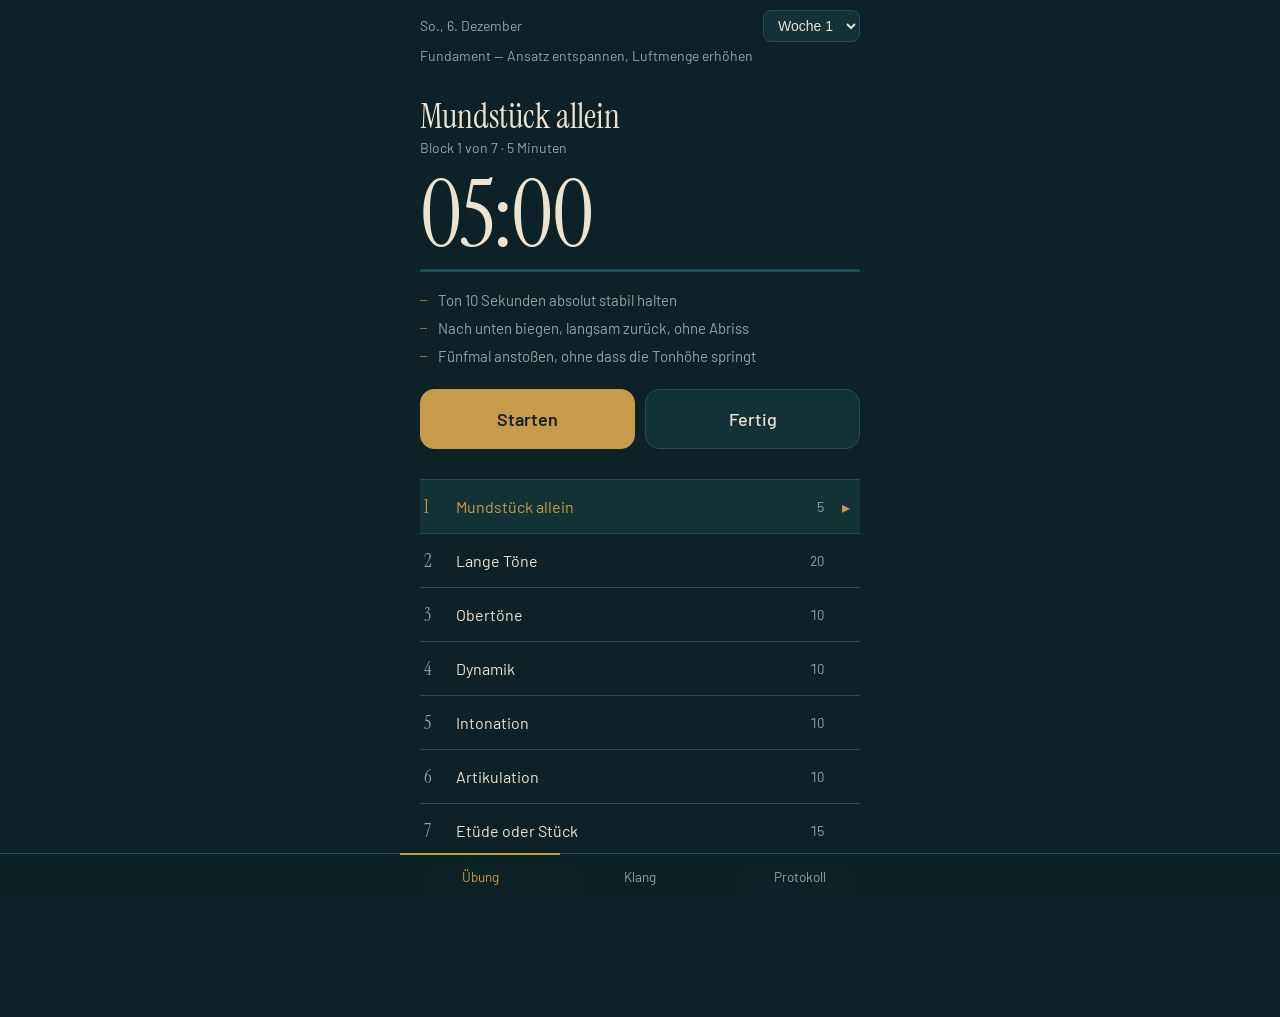
==== index.html @ f59e570f "Phase 1: Session-Runner, Bordun, Metronom, Protokoll als Einzeldatei Co-Authored-By: Claude Opus 5 <" ====
<!DOCTYPE html>
<html lang="de">
<head>
<meta charset="utf-8">
<meta name="viewport" content="width=device-width, initial-scale=1, viewport-fit=cover">
<title>Übeplan Saxophon</title>

<!-- Add to Home Screen: sorgt dafuer, dass die App unter iOS ohne Safari-Leisten
     im Vollbild startet. Fuer eine echte PWA kommen spaeter noch manifest.json
     und ein Service Worker dazu (siehe README-Kommentar ganz unten). -->
<meta name="apple-mobile-web-app-capable" content="yes">
<meta name="mobile-web-app-capable" content="yes">
<meta name="apple-mobile-web-app-status-bar-style" content="black-translucent">
<meta name="apple-mobile-web-app-title" content="Üben">
<meta name="theme-color" content="#0C2226">

<link rel="preconnect" href="https://fonts.googleapis.com">
<link rel="preconnect" href="https://fonts.gstatic.com" crossorigin>
<link href="https://fonts.googleapis.com/css2?family=Instrument+Serif:ital@0;1&family=Barlow:wght@400;500;600&display=swap" rel="stylesheet">

<style>
/* ==========================================================================
   1. Tokens
   Farbwelt: Innenfutter eines Instrumentenkoffers (Petrol), Lackmessing als
   einziger Akzent, Rohrkahn-Beige als Textfarbe.
   ========================================================================== */
:root{
  --ground:      #0C2226;   /* tiefster Grund                       */
  --surface:     #123236;   /* Karten, Listenzeilen                 */
  --surface-hi:  #18434A;   /* gehobene Flaeche, gedrueckter Zustand */
  --line:        #1E4E56;   /* Trennlinien                          */
  --brass:       #C89B4A;   /* Akzent: laeuft gerade, aktiv         */
  --brass-dim:   #8A6C34;   /* Akzent gedaempft                     */
  --cane:        #ECE3D0;   /* Haupttext                            */
  --cane-dim:    #8FA5A6;   /* Nebentext                            */

  --serif: "Instrument Serif", Georgia, "Times New Roman", serif;
  --sans:  "Barlow", system-ui, -apple-system, "Segoe UI", sans-serif;

  --pad: 20px;
  --radius: 14px;
}

*,*::before,*::after{ box-sizing:border-box; }

html,body{ margin:0; height:100%; }

body{
  background: var(--ground);
  color: var(--cane);
  font-family: var(--sans);
  font-size: 16px;
  line-height: 1.45;
  -webkit-font-smoothing: antialiased;
  -webkit-tap-highlight-color: transparent;
  overscroll-behavior: none;
}

button{ font-family: inherit; font-size: inherit; color: inherit; border:0; background:none; cursor:pointer; }
button:focus-visible, select:focus-visible, input:focus-visible, textarea:focus-visible{
  outline: 2px solid var(--brass); outline-offset: 2px;
}

/* ==========================================================================
   2. Geruest
   Eine Spalte, maximal 480px, Tableiste unten in Daumenreichweite.
   ========================================================================== */
#app{
  max-width: 480px; margin: 0 auto;
  min-height: 100%;
  display: flex; flex-direction: column;
  padding-top: env(safe-area-inset-top);
}

main{
  flex: 1;
  padding: 14px var(--pad) 110px;
}

.view{ display:none; }
.view.active{ display:block; }

/* Kopfzeile: Woche und Datum, klein gehalten -- der Timer ist der Hero */
.topbar{
  display:flex; align-items:center; justify-content:space-between;
  gap: 12px;
  padding: 10px var(--pad) 0;
  color: var(--cane-dim);
  font-size: 14px;
}
.topbar select{
  background: var(--surface); color: var(--cane);
  border: 1px solid var(--line); border-radius: 8px;
  padding: 6px 10px; font-size: 14px;
}
.focus-line{
  padding: 4px var(--pad) 0;
  color: var(--cane-dim); font-size: 14px;
}

/* ==========================================================================
   3. Der aktive Block (Hero)
   ========================================================================== */
.now{
  margin-top: 18px;
  text-align: left;
}
.now h1{
  font-family: var(--serif);
  font-weight: 400;
  font-size: 34px;
  line-height: 1.1;
  margin: 0 0 2px;
}
.now .of{
  color: var(--cane-dim); font-size: 14px; margin-bottom: 14px;
}

.clock{
  font-family: var(--serif);
  font-size: 92px;
  line-height: 0.95;
  letter-spacing: -0.02em;
  font-variant-numeric: tabular-nums;
  margin: 6px 0 2px;
  color: var(--cane);
  transition: color .2s ease;
}
.clock.running{ color: var(--brass); }
.clock.done{ color: var(--brass); font-style: italic; }

/* Fortschrittsbalken statt Ring: bei 92px-Ziffern ist eine gerade Linie
   aus der Entfernung besser ablesbar als ein duenner Kreis. */
.bar{
  height: 3px; background: var(--line); border-radius: 2px; overflow: hidden;
  margin: 10px 0 18px;
}
.bar > i{
  display:block; height:100%; width:0%;
  background: var(--brass);
  transition: width .25s linear;
}

.cues{ list-style: none; margin: 0 0 22px; padding: 0; }
.cues li{
  position: relative;
  padding-left: 18px; margin-bottom: 7px;
  color: var(--cane-dim); font-size: 15px; line-height: 1.4;
}
.cues li::before{
  content:""; position:absolute; left:0; top:.62em;
  width:7px; height:1px; background: var(--brass-dim);
}

.controls{ display:flex; gap: 10px; }
.controls button{
  flex: 1;
  min-height: 60px;
  border-radius: var(--radius);
  font-size: 18px; font-weight: 500;
  background: var(--surface);
  border: 1px solid var(--line);
  transition: background .12s ease;
}
.controls button:active{ background: var(--surface-hi); }
.controls .primary{
  background: var(--brass); color: #12242A; border-color: var(--brass);
  font-weight: 600;
}
.controls .primary:active{ background: var(--brass-dim); }

/* ==========================================================================
   4. Blockliste -- echte Reihenfolge, deshalb sind Nummern hier berechtigt
   ========================================================================== */
.plan{ margin-top: 30px; border-top: 1px solid var(--line); }
.plan-row{
  display:flex; align-items:center; gap: 12px;
  width: 100%;
  padding: 14px 4px;
  border-bottom: 1px solid var(--line);
  text-align: left;
}
.plan-row .idx{
  font-family: var(--serif); font-size: 19px;
  color: var(--cane-dim); width: 20px; flex: none;
}
.plan-row .name{ flex:1; font-size: 16px; }
.plan-row .min{ color: var(--cane-dim); font-size: 14px; font-variant-numeric: tabular-nums; }
.plan-row .mark{ width: 20px; flex:none; text-align:center; color: var(--brass); }
.plan-row[data-state="current"]{ background: var(--surface); }
.plan-row[data-state="current"] .idx,
.plan-row[data-state="current"] .name{ color: var(--brass); }
.plan-row[data-state="done"] .name{ color: var(--cane-dim); }

.total{ padding: 14px 4px; color: var(--cane-dim); font-size: 14px; display:flex; justify-content:space-between; }

/* ==========================================================================
   5. Klang: Drone und Metronom
   ========================================================================== */
h2{
  font-family: var(--serif); font-weight: 400; font-size: 26px;
  margin: 26px 0 4px;
}
h2:first-child{ margin-top: 10px; }
.hint{ color: var(--cane-dim); font-size: 14px; margin: 0 0 16px; }

.keys{
  display: grid; grid-template-columns: repeat(4, 1fr); gap: 8px;
  margin-bottom: 16px;
}
.key{
  min-height: 62px;
  border-radius: 10px; border: 1px solid var(--line);
  background: var(--surface);
  display:flex; flex-direction:column; align-items:center; justify-content:center;
  line-height: 1.15;
}
.key b{ font-size: 19px; font-weight: 500; }
.key span{ font-size: 11.5px; color: var(--cane-dim); margin-top: 2px; }
.key[aria-pressed="true"]{
  background: var(--brass); border-color: var(--brass); color: #12242A;
}
.key[aria-pressed="true"] span{ color: #12242A; opacity:.75; }

.slider{ display:flex; align-items:center; gap: 12px; margin: 14px 0; }
.slider label{ font-size: 14px; color: var(--cane-dim); width: 74px; flex:none; }
input[type=range]{
  flex:1; -webkit-appearance:none; appearance:none;
  height: 3px; background: var(--line); border-radius:2px;
}
input[type=range]::-webkit-slider-thumb{
  -webkit-appearance:none; appearance:none;
  width: 26px; height: 26px; border-radius:50%;
  background: var(--brass); border: 0;
}
input[type=range]::-moz-range-thumb{
  width: 26px; height: 26px; border-radius:50%; background: var(--brass); border:0;
}

.wide{
  width:100%; min-height: 58px; border-radius: var(--radius);
  background: var(--surface); border:1px solid var(--line);
  font-size: 17px; font-weight: 500;
}
.wide[aria-pressed="true"]{ background: var(--brass); border-color: var(--brass); color:#12242A; }

.bpm{ display:flex; align-items:center; gap: 12px; margin-bottom: 8px; }
.bpm .val{
  font-family: var(--serif); font-size: 52px; line-height:1;
  font-variant-numeric: tabular-nums; min-width: 96px;
}
.bpm .step{
  width: 58px; height: 58px; border-radius: 50%;
  background: var(--surface); border: 1px solid var(--line);
  font-size: 26px;
}
.beats{ display:flex; gap: 7px; margin: 14px 0; }
.beats i{
  flex:1; height: 8px; border-radius: 4px; background: var(--line);
  transition: background .06s linear;
}
.beats i.on{ background: var(--brass); }
.beats i.accent.on{ background: var(--cane); }

/* ==========================================================================
   6. Protokoll
   ========================================================================== */
textarea{
  width:100%; min-height: 84px; resize: vertical;
  background: var(--surface); color: var(--cane);
  border: 1px solid var(--line); border-radius: 10px;
  padding: 12px; font-family: inherit; font-size: 16px;
}
.entry{
  border-bottom: 1px solid var(--line);
  padding: 14px 2px;
}
.entry .head{ display:flex; justify-content:space-between; gap:10px; font-size: 15px; }
.entry .head b{ font-weight: 500; }
.entry .meta{ color: var(--cane-dim); font-size: 13.5px; margin-top: 3px; }
.entry .note{ color: var(--cane-dim); font-size: 14.5px; margin-top: 7px; font-style: italic; }
.empty{ color: var(--cane-dim); font-size: 15px; padding: 22px 0; }

.row2{ display:flex; gap: 10px; margin-top: 14px; }
.row2 button{
  flex:1; min-height: 50px; border-radius: 10px;
  background: var(--surface); border:1px solid var(--line); font-size: 15px;
}

/* ==========================================================================
   7. Tableiste
   ========================================================================== */
nav{
  position: fixed; left:0; right:0; bottom:0;
  background: rgba(12,34,38,.94);
  backdrop-filter: blur(12px);
  border-top: 1px solid var(--line);
  padding-bottom: env(safe-area-inset-bottom);
}
nav .inner{ max-width:480px; margin:0 auto; display:flex; }
nav button{
  flex:1; padding: 13px 0 15px;
  font-size: 13.5px; color: var(--cane-dim);
  border-top: 2px solid transparent; margin-top: -1px;
}
nav button[aria-selected="true"]{ color: var(--brass); border-top-color: var(--brass); }

.toast{
  position: fixed; left: 50%; bottom: 92px; transform: translateX(-50%);
  background: var(--brass); color: #12242A;
  padding: 11px 20px; border-radius: 999px;
  font-size: 15px; font-weight: 500;
  opacity: 0; pointer-events:none; transition: opacity .2s ease;
  z-index: 10;
}
.toast.show{ opacity: 1; }

@media (prefers-reduced-motion: reduce){
  *{ transition: none !important; animation: none !important; }
}
</style>
</head>

<body>
<div id="app">

  <div class="topbar">
    <span id="today-label"></span>
    <select id="week-select" aria-label="Woche">
      <option value="1">Woche 1</option>
      <option value="2">Woche 2</option>
      <option value="3">Woche 3</option>
      <option value="4">Woche 4</option>
    </select>
  </div>
  <div class="focus-line" id="focus-line"></div>

  <main>

    <!-- ============ Übung ============ -->
    <section class="view active" id="view-uebung">
      <div class="now">
        <h1 id="block-name">—</h1>
        <div class="of" id="block-of"></div>
        <div class="clock" id="clock">00:00</div>
        <div class="bar"><i id="bar-fill"></i></div>
        <ul class="cues" id="cues"></ul>
        <div class="controls">
          <button id="btn-toggle" class="primary">Starten</button>
          <button id="btn-done">Fertig</button>
        </div>
      </div>

      <div class="plan" id="plan"></div>
      <div class="total">
        <span id="total-label"></span>
        <button id="btn-reset-day" style="color:var(--cane-dim);text-decoration:underline">Tag zurücksetzen</button>
      </div>
    </section>

    <!-- ============ Klang ============ -->
    <section class="view" id="view-klang">
      <h2>Bordunton</h2>
      <p class="hint">Klingende Tonhöhe, darunter der Griff am Alt.</p>
      <div class="keys" id="keys"></div>
      <div class="slider">
        <label for="drone-vol">Lautstärke</label>
        <input type="range" id="drone-vol" min="0" max="100" value="45">
      </div>
      <button class="wide" id="drone-stop">Bordun aus</button>

      <h2>Metronom</h2>
      <p class="hint">Für Artikulation und für gleichmäßiges Vibrato ab Woche 3.</p>
      <div class="bpm">
        <button class="step" id="bpm-minus" aria-label="Langsamer">−</button>
        <div class="val" id="bpm-val">60</div>
        <button class="step" id="bpm-plus" aria-label="Schneller">+</button>
      </div>
      <div class="slider">
        <label for="bpm-range">Tempo</label>
        <input type="range" id="bpm-range" min="30" max="240" value="60">
      </div>
      <div class="slider">
        <label for="beats-range">Takt</label>
        <input type="range" id="beats-range" min="1" max="8" value="4">
      </div>
      <div class="beats" id="beats"></div>
      <button class="wide" id="metro-toggle" aria-pressed="false">Metronom starten</button>
    </section>

    <!-- ============ Protokoll ============ -->
    <section class="view" id="view-protokoll">
      <h2>Heute</h2>
      <p class="hint" id="log-summary"></p>
      <textarea id="log-note" placeholder="Was hat funktioniert, was nicht? Welches Blatt? Welche Töne waren schief?"></textarea>
      <button class="wide" id="btn-save" style="margin-top:12px">Session speichern</button>

      <h2>Bisher</h2>
      <div id="entries"></div>

      <div class="row2">
        <button id="btn-export">Daten exportieren</button>
        <button id="btn-import">Daten einlesen</button>
      </div>
      <p class="hint" style="margin-top:12px">
        Safari löscht lokal gespeicherte Daten, wenn eine Seite länger nicht benutzt wird.
        Exportiere die Datei deshalb ab und zu.
      </p>
      <input type="file" id="file-input" accept="application/json" hidden>
    </section>

  </main>

  <nav>
    <div class="inner">
      <button data-view="uebung"     aria-selected="true">Übung</button>
      <button data-view="klang"      aria-selected="false">Klang</button>
      <button data-view="protokoll"  aria-selected="false">Protokoll</button>
    </div>
  </nav>

  <div class="toast" id="toast"></div>
</div>

<script>
"use strict";

/* ==========================================================================
   MODUL 1 — Der Übungsplan als Daten
   Alles Inhaltliche steht hier oben und nirgends sonst. Wenn du den Plan
   änderst, änderst du nur dieses Objekt.
   ========================================================================== */

const BLOCKS = [
  { id:"mundstueck", name:"Mundstück allein", min:5, cues:[
    "Ton 10 Sekunden absolut stabil halten",
    "Nach unten biegen, langsam zurück, ohne Abriss",
    "Fünfmal anstoßen, ohne dass die Tonhöhe springt"
  ]},
  { id:"langetoene", name:"Lange Töne", min:20, cues:[
    "Bester Ton als Ausgangspunkt, 8 bis 12 Sekunden",
    "Halbton weiter, gleiche Farbe und Lautstärke halten",
    "Kein Vibrato, Lippendruck bleibt konstant",
    "Der Ton endet mit der Luft, nie mit der Zunge"
  ]},
  { id:"obertoene", name:"Obertöne", min:15, cues:[
    "Griff tief B, ohne Oktavklappe",
    "Teilton für Teilton, nur über das Voicing",
    "Danach dasselbe auf tief H und tief C",
    "Matching: Teilton und gegriffenen Ton angleichen"
  ]},
  { id:"dynamik", name:"Dynamik", min:10, cues:[
    "Messa di voce, 15 bis 20 Sekunden pro Ton",
    "ff ohne Härte — Härte heißt Lippendruck, nicht Luft",
    "pp ohne Abriss, besonders in der Tiefe"
  ]},
  { id:"intonation", name:"Intonation", min:10, cues:[
    "Bordun laufen lassen, chromatisch gebunden",
    "Auf Schwebungen hören, nicht aufs Display schauen",
    "Abweichende Töne notieren"
  ]},
  { id:"artikulation", name:"Artikulation", min:10, cues:[
    "Zungenspitze berührt die Blattspitze nur leicht",
    "„da“ statt „ta“",
    "Kurze Töne klingen wie lange, nur kürzer",
    "Im pp gegenprüfen"
  ]},
  { id:"etuede", name:"Etüde oder Stück", min:10, cues:[
    "Eine langsame Ferling-Etüde oder acht Takte Repertoire",
    "Ziel ist der Ton im Zusammenhang, nicht das Stück"
  ]}
];

// Pro Woche: Schwerpunkt und abweichende Minuten.
const WEEKS = {
  1:{ focus:"Fundament — Ansatz entspannen, Luftmenge erhöhen",
      override:{ obertoene:10, etuede:15 } },
  2:{ focus:"Register verbinden — Übergänge und tiefe Lage",
      override:{} },
  3:{ focus:"Dynamik und Vibrato — hier zahlt sich der laute Raum aus",
      override:{ dynamik:15, etuede:5 } },
  4:{ focus:"Musik und Sicherung — anwenden und aufschreiben",
      override:{ langetoene:15, obertoene:10, intonation:5, etuede:25 } }
};

function planForWeek(week){
  const ov = (WEEKS[week] || WEEKS[1]).override;
  return BLOCKS.map(b => ({ ...b, min: ov[b.id] ?? b.min }));
}

/* ==========================================================================
   MODUL 2 — Zustand und Speicherung
   Alles liegt in localStorage unter einem Schlüssel. Bewusst ein einziges
   Objekt, damit Export und Import trivial bleiben.
   ========================================================================== */

const STORE_KEY = "sax.uebeplan.v1";

const defaultState = () => ({
  week: 1,
  day: { date: todayISO(), done: [], spent: {} },   // spent: Sekunden je Block
  log: [],
  settings: { droneVol: 45, bpm: 60, beats: 4 }
});

let S = load();

function todayISO(){
  const d = new Date();
  return [d.getFullYear(),
          String(d.getMonth()+1).padStart(2,"0"),
          String(d.getDate()).padStart(2,"0")].join("-");
}

function load(){
  try{
    const raw = localStorage.getItem(STORE_KEY);
    if(!raw) return defaultState();
    const s = { ...defaultState(), ...JSON.parse(raw) };
    if(s.day?.date !== todayISO()) s.day = { date: todayISO(), done: [], spent: {} };
    return s;
  }catch(e){
    console.warn("Gespeicherter Zustand nicht lesbar, starte neu.", e);
    return defaultState();
  }
}

function save(){
  try{ localStorage.setItem(STORE_KEY, JSON.stringify(S)); }
  catch(e){ console.warn("Speichern fehlgeschlagen.", e); }
}

/* ==========================================================================
   MODUL 3 — Audio
   Ein einziger AudioContext für Bordun, Metronom und Signalton. iOS erlaubt
   Audio erst nach einer Nutzergeste, deshalb wird er verzögert geweckt.
   ========================================================================== */

let ac = null;
function audio(){
  if(!ac) ac = new (window.AudioContext || window.webkitAudioContext)();
  if(ac.state === "suspended") ac.resume();
  return ac;
}
document.addEventListener("touchstart", () => audio(), { once:true, passive:true });
document.addEventListener("mousedown",  () => audio(), { once:true });

// --- Bordun ------------------------------------------------------------
// Klingender Ton plus zwei leise Teiltöne, leicht verstimmt. Klingt weniger
// steril als ein reiner Sinus und ist deshalb leichter zu hören.
const NOTES = ["C","C♯","D","E♭","E","F","F♯","G","A♭","A","B♭","H"];
// Alt ist in Es: Griff = klingend plus große Sexte (9 Halbtöne).
const written = i => NOTES[(i + 9) % 12];
// Bezug A3 = 220 Hz, Index von A ist 9. Ergibt eine Oktave C3 bis H3.
const freqOf  = i => 220 * Math.pow(2, (i - 9) / 12);

let drone = null;   // { nodes:[], gain, index }

function droneStart(index){
  droneStop();
  const ctx = audio();
  const gain = ctx.createGain();
  gain.gain.value = 0;
  const lp = ctx.createBiquadFilter();
  lp.type = "lowpass"; lp.frequency.value = 2200;
  lp.connect(gain); gain.connect(ctx.destination);

  const base = freqOf(index);
  const parts = [ [1, 1.0], [2, 0.34], [3, 0.16], [1.003, 0.5] ];
  const nodes = parts.map(([mult, amp]) => {
    const o = ctx.createOscillator();
    const g = ctx.createGain();
    o.type = "sawtooth";
    o.frequency.value = base * mult;
    g.gain.value = amp * 0.16;
    o.connect(g); g.connect(lp); o.start();
    return o;
  });

  gain.gain.linearRampToValueAtTime(S.settings.droneVol/100, ctx.currentTime + 0.25);
  drone = { nodes, gain, index };
  renderKeys();
}

function droneStop(){
  if(!drone) return;
  const ctx = audio(), g = drone.gain, nodes = drone.nodes;
  g.gain.cancelScheduledValues(ctx.currentTime);
  g.gain.setValueAtTime(g.gain.value, ctx.currentTime);
  g.gain.linearRampToValueAtTime(0, ctx.currentTime + 0.18);
  setTimeout(() => nodes.forEach(o => { try{ o.stop(); }catch(e){} }), 260);
  drone = null;
  renderKeys();
}

// --- Metronom ----------------------------------------------------------
// Vorausschauender Scheduler: setInterval ist zu ungenau, deshalb werden
// die Klicks 100 ms im Voraus exakt auf der Audio-Uhr platziert.
let metro = { on:false, beat:0, next:0, timer:null };

function click(time, accent){
  const ctx = audio();
  const o = ctx.createOscillator(), g = ctx.createGain();
  o.frequency.value = accent ? 1600 : 1050;
  g.gain.setValueAtTime(accent ? 0.5 : 0.3, time);
  g.gain.exponentialRampToValueAtTime(0.0001, time + 0.05);
  o.connect(g); g.connect(ctx.destination);
  o.start(time); o.stop(time + 0.06);
}

function metroLoop(){
  const ctx = audio();
  const spb = 60 / S.settings.bpm;
  while(metro.next < ctx.currentTime + 0.1){
    const accent = metro.beat === 0;
    click(metro.next, accent);
    const b = metro.beat, delay = Math.max(0, (metro.next - ctx.currentTime) * 1000);
    setTimeout(() => flashBeat(b), delay);
    metro.beat = (metro.beat + 1) % S.settings.beats;
    metro.next += spb;
  }
}

function metroStart(){
  const ctx = audio();
  metro.on = true; metro.beat = 0; metro.next = ctx.currentTime + 0.08;
  metro.timer = setInterval(metroLoop, 25);
  metroLoop();
  $("#metro-toggle").textContent = "Metronom stoppen";
  $("#metro-toggle").setAttribute("aria-pressed","true");
}

function metroStop(){
  metro.on = false;
  clearInterval(metro.timer);
  $$("#beats i").forEach(i => i.classList.remove("on"));
  $("#metro-toggle").textContent = "Metronom starten";
  $("#metro-toggle").setAttribute("aria-pressed","false");
}

function flashBeat(b){
  const els = $$("#beats i");
  els.forEach(e => e.classList.remove("on"));
  if(els[b]) els[b].classList.add("on");
}

// --- Signalton am Blockende -------------------------------------------
function chime(){
  const ctx = audio(), t = ctx.currentTime;
  [880, 1320].forEach((f, i) => {
    const o = ctx.createOscillator(), g = ctx.createGain();
    o.type = "sine"; o.frequency.value = f;
    g.gain.setValueAtTime(0.0001, t + i*0.18);
    g.gain.exponentialRampToValueAtTime(0.35, t + i*0.18 + 0.02);
    g.gain.exponentialRampToValueAtTime(0.0001, t + i*0.18 + 1.1);
    o.connect(g); g.connect(ctx.destination);
    o.start(t + i*0.18); o.stop(t + i*0.18 + 1.2);
  });
}

/* ==========================================================================
   MODUL 4 — Timer
   Es wird ein Zielzeitpunkt gespeichert und gegen die Systemuhr gerechnet,
   statt Sekunden herunterzuzählen. Sonst geht die Zeit verloren, sobald der
   Browser die Seite drosselt.
   ========================================================================== */

let T = { blockIndex: 0, running: false, endAt: 0, remaining: 0, tick: null };
let wakeLock = null;

function currentPlan(){ return planForWeek(S.week); }

function currentBlock(){ return currentPlan()[T.blockIndex]; }

function selectBlock(i){
  timerStop();
  T.blockIndex = i;
  T.remaining = currentBlock().min * 60;
  render();
}

function timerToggle(){
  if(T.running) timerStop(); else timerStart();
}

function timerStart(){
  audio();
  if(T.remaining <= 0) T.remaining = currentBlock().min * 60;
  T.endAt = Date.now() + T.remaining * 1000;
  T.running = true;
  T.tick = setInterval(timerTick, 200);
  requestWakeLock();
  render();
}

function timerStop(){
  if(T.running){
    T.remaining = Math.max(0, Math.round((T.endAt - Date.now())/1000));
    recordSpent();
  }
  T.running = false;
  clearInterval(T.tick); T.tick = null;
  releaseWakeLock();
  render();
}

let lastRecord = Date.now();
function recordSpent(){
  const id = currentBlock().id;
  const secs = Math.round((Date.now() - lastRecord)/1000);
  lastRecord = Date.now();
  if(secs > 0 && secs < 3600){
    S.day.spent[id] = (S.day.spent[id] || 0) + secs;
    save();
  }
}

function timerTick(){
  const left = Math.max(0, Math.round((T.endAt - Date.now())/1000));
  T.remaining = left;
  paintClock();
  if(left <= 0){
    timerStop();
    chime();
    markDone(currentBlock().id);
    toast("Block fertig");
  }
}

function markDone(id){
  if(!S.day.done.includes(id)) S.day.done.push(id);
  save();
  // Automatisch auf den naechsten noch offenen Block springen.
  const plan = currentPlan();
  const next = plan.findIndex(b => !S.day.done.includes(b.id));
  if(next >= 0) selectBlock(next); else render();
}

async function requestWakeLock(){
  try{
    if("wakeLock" in navigator) wakeLock = await navigator.wakeLock.request("screen");
  }catch(e){ /* nicht kritisch: Display geht dann eben aus */ }
}
function releaseWakeLock(){
  try{ wakeLock?.release(); }catch(e){}
  wakeLock = null;
}
document.addEventListener("visibilitychange", () => {
  if(document.visibilityState === "visible" && T.running) requestWakeLock();
});

/* ==========================================================================
   MODUL 5 — Oberflaeche
   ========================================================================== */

const $  = s => document.querySelector(s);
const $$ = s => Array.from(document.querySelectorAll(s));

function mmss(s){
  const m = Math.floor(s/60), r = s % 60;
  return String(m).padStart(2,"0") + ":" + String(r).padStart(2,"0");
}

function paintClock(){
  const b = currentBlock();
  const total = b.min * 60;
  $("#clock").textContent = mmss(T.remaining);
  $("#clock").className = "clock" + (T.running ? " running" : "")
                        + (S.day.done.includes(b.id) && !T.running ? " done" : "");
  $("#bar-fill").style.width = (100 * (1 - T.remaining/total)).toFixed(1) + "%";
}

function render(){
  const plan = currentPlan();
  const b = plan[T.blockIndex];

  // Kopf
  const d = new Date();
  $("#today-label").textContent = d.toLocaleDateString("de-AT",
      { weekday:"short", day:"numeric", month:"long" });
  $("#week-select").value = String(S.week);
  $("#focus-line").textContent = WEEKS[S.week].focus;

  // Hero
  $("#block-name").textContent = b.name;
  $("#block-of").textContent   = `Block ${T.blockIndex+1} von ${plan.length} · ${b.min} Minuten`;
  $("#cues").innerHTML = b.cues.map(c => `<li>${c}</li>`).join("");
  $("#btn-toggle").textContent = T.running ? "Pause" : (T.remaining < b.min*60 ? "Weiter" : "Starten");
  paintClock();

  // Plan
  $("#plan").innerHTML = plan.map((x, i) => {
    const state = S.day.done.includes(x.id) ? "done" : (i === T.blockIndex ? "current" : "open");
    const mark  = state === "done" ? "✓" : (state === "current" ? "▸" : "");
    return `<button class="plan-row" data-i="${i}" data-state="${state}">
              <span class="idx">${i+1}</span>
              <span class="name">${x.name}</span>
              <span class="min">${x.min}</span>
              <span class="mark">${mark}</span>
            </button>`;
  }).join("");
  $$(".plan-row").forEach(el =>
    el.addEventListener("click", () => selectBlock(Number(el.dataset.i))));

  const total = plan.reduce((a,x) => a + x.min, 0);
  const doneMin = plan.filter(x => S.day.done.includes(x.id)).reduce((a,x)=>a+x.min,0);
  $("#total-label").textContent = `${doneMin} von ${total} Minuten erledigt`;

  renderLog();
}

function renderKeys(){
  $("#keys").innerHTML = NOTES.map((n,i) =>
    `<button class="key" data-i="${i}" aria-pressed="${drone && drone.index===i}">
       <b>${n}</b><span>Griff ${written(i)}</span>
     </button>`).join("");
  $$(".key").forEach(el => el.addEventListener("click", () => {
    const i = Number(el.dataset.i);
    if(drone && drone.index === i) droneStop(); else droneStart(i);
  }));
}

function renderBeats(){
  $("#beats").innerHTML = Array.from({length:S.settings.beats},
    (_,i) => `<i class="${i===0?"accent":""}"></i>`).join("");
}

function renderLog(){
  const plan = currentPlan();
  const done = plan.filter(x => S.day.done.includes(x.id));
  const mins = done.reduce((a,x)=>a+x.min,0);
  $("#log-summary").textContent = done.length
    ? `${done.length} Blöcke, ${mins} Minuten: ${done.map(x=>x.name).join(", ")}`
    : "Noch kein Block abgeschlossen.";

  const list = [...S.log].reverse();
  $("#entries").innerHTML = list.length
    ? list.map(e => `
        <div class="entry">
          <div class="head"><b>${e.date}</b><span>${e.minutes} min</span></div>
          <div class="meta">Woche ${e.week} · ${e.blocks.join(", ") || "keine Blöcke"}</div>
          ${e.note ? `<div class="note">${escapeHtml(e.note)}</div>` : ""}
        </div>`).join("")
    : `<p class="empty">Noch keine Sessions gespeichert. Speichere die erste am Ende deiner Übung.</p>`;
}

function escapeHtml(s){
  return String(s).replace(/[&<>"']/g, c =>
    ({ "&":"&amp;","<":"&lt;",">":"&gt;",'"':"&quot;","'":"&#39;" })[c]);
}

let toastTimer;
function toast(msg){
  const t = $("#toast");
  t.textContent = msg; t.classList.add("show");
  clearTimeout(toastTimer);
  toastTimer = setTimeout(() => t.classList.remove("show"), 1800);
}

/* ==========================================================================
   MODUL 6 — Ereignisse
   ========================================================================== */

// Tabs
$$("nav button").forEach(btn => btn.addEventListener("click", () => {
  $$("nav button").forEach(b => b.setAttribute("aria-selected", String(b === btn)));
  $$(".view").forEach(v => v.classList.remove("active"));
  $("#view-" + btn.dataset.view).classList.add("active");
  window.scrollTo(0,0);
}));

// Woche
$("#week-select").addEventListener("change", e => {
  S.week = Number(e.target.value); save();
  selectBlock(0);
});

// Timer
$("#btn-toggle").addEventListener("click", timerToggle);
$("#btn-done").addEventListener("click", () => {
  if(T.running) timerStop();
  markDone(currentBlock().id);
  toast("Abgehakt");
});
$("#btn-reset-day").addEventListener("click", () => {
  S.day = { date: todayISO(), done: [], spent: {} }; save();
  selectBlock(0);
  toast("Tag zurückgesetzt");
});

// Bordun
$("#drone-stop").addEventListener("click", droneStop);
$("#drone-vol").addEventListener("input", e => {
  S.settings.droneVol = Number(e.target.value); save();
  if(drone) drone.gain.gain.value = S.settings.droneVol/100;
});

// Metronom
function setBpm(v){
  S.settings.bpm = Math.min(240, Math.max(30, v)); save();
  $("#bpm-val").textContent = S.settings.bpm;
  $("#bpm-range").value = S.settings.bpm;
}
$("#bpm-minus").addEventListener("click", () => setBpm(S.settings.bpm - 1));
$("#bpm-plus").addEventListener("click",  () => setBpm(S.settings.bpm + 1));
$("#bpm-range").addEventListener("input", e => setBpm(Number(e.target.value)));
$("#beats-range").addEventListener("input", e => {
  S.settings.beats = Number(e.target.value); save();
  metro.beat = 0; renderBeats();
});
$("#metro-toggle").addEventListener("click", () => metro.on ? metroStop() : metroStart());

// Protokoll
$("#btn-save").addEventListener("click", () => {
  const plan = currentPlan();
  const done = plan.filter(x => S.day.done.includes(x.id));
  S.log.push({
    date: S.day.date,
    week: S.week,
    blocks: done.map(x => x.name),
    minutes: done.reduce((a,x)=>a+x.min,0),
    note: $("#log-note").value.trim()
  });
  save();
  $("#log-note").value = "";
  renderLog();
  toast("Session gespeichert");
});

$("#btn-export").addEventListener("click", () => {
  const blob = new Blob([JSON.stringify(S, null, 2)], { type:"application/json" });
  const a = document.createElement("a");
  a.href = URL.createObjectURL(blob);
  a.download = `uebeplan-${todayISO()}.json`;
  a.click();
  setTimeout(() => URL.revokeObjectURL(a.href), 1000);
});

$("#btn-import").addEventListener("click", () => $("#file-input").click());
$("#file-input").addEventListener("change", async e => {
  const f = e.target.files?.[0];
  if(!f) return;
  try{
    const data = JSON.parse(await f.text());
    S = { ...defaultState(), ...data };
    if(S.day?.date !== todayISO()) S.day = { date: todayISO(), done: [], spent: {} };
    save(); selectBlock(0); renderBeats(); renderKeys();
    toast("Daten eingelesen");
  }catch(err){
    toast("Datei nicht lesbar");
  }
  e.target.value = "";
});

/* ==========================================================================
   MODUL 7 — Start
   ========================================================================== */
setBpm(S.settings.bpm);
$("#beats-range").value = S.settings.beats;
$("#drone-vol").value   = S.settings.droneVol;
renderBeats();
renderKeys();
selectBlock(Math.max(0, currentPlan().findIndex(b => !S.day.done.includes(b.id))));

/* --------------------------------------------------------------------------
   Nächste Schritte, wenn du daraus ein richtiges Projekt machst:

   1. Auf GitHub Pages: Datei als index.html ins Repo, Settings → Pages →
      Branch main / root. Läuft sofort unter https, das ist Voraussetzung für
      Mikrofonzugriff später.
   2. Echte PWA: manifest.json mit name, icons, display:"standalone",
      start_url:"." dazulegen und verlinken, plus ein minimaler Service Worker,
      der index.html und die Schriften cacht. Dann läuft die App auch offline.
   3. Umbau auf Vite plus React: MODUL 1 wird plan.js, MODUL 2 ein Store,
      MODUL 3 bleibt fast unverändert als audio.js (reines Web Audio, kein DOM),
      MODUL 5 wird zu Komponenten. Die Trennung ist hier schon so angelegt.
   4. Analyseteil: getUserMedia plus AudioWorklet, Tonhöhe per YIN oder
      Autokorrelation. Erst dann, wenn 1 bis 3 stehen.
   -------------------------------------------------------------------------- */
</script>
</body>
</html>
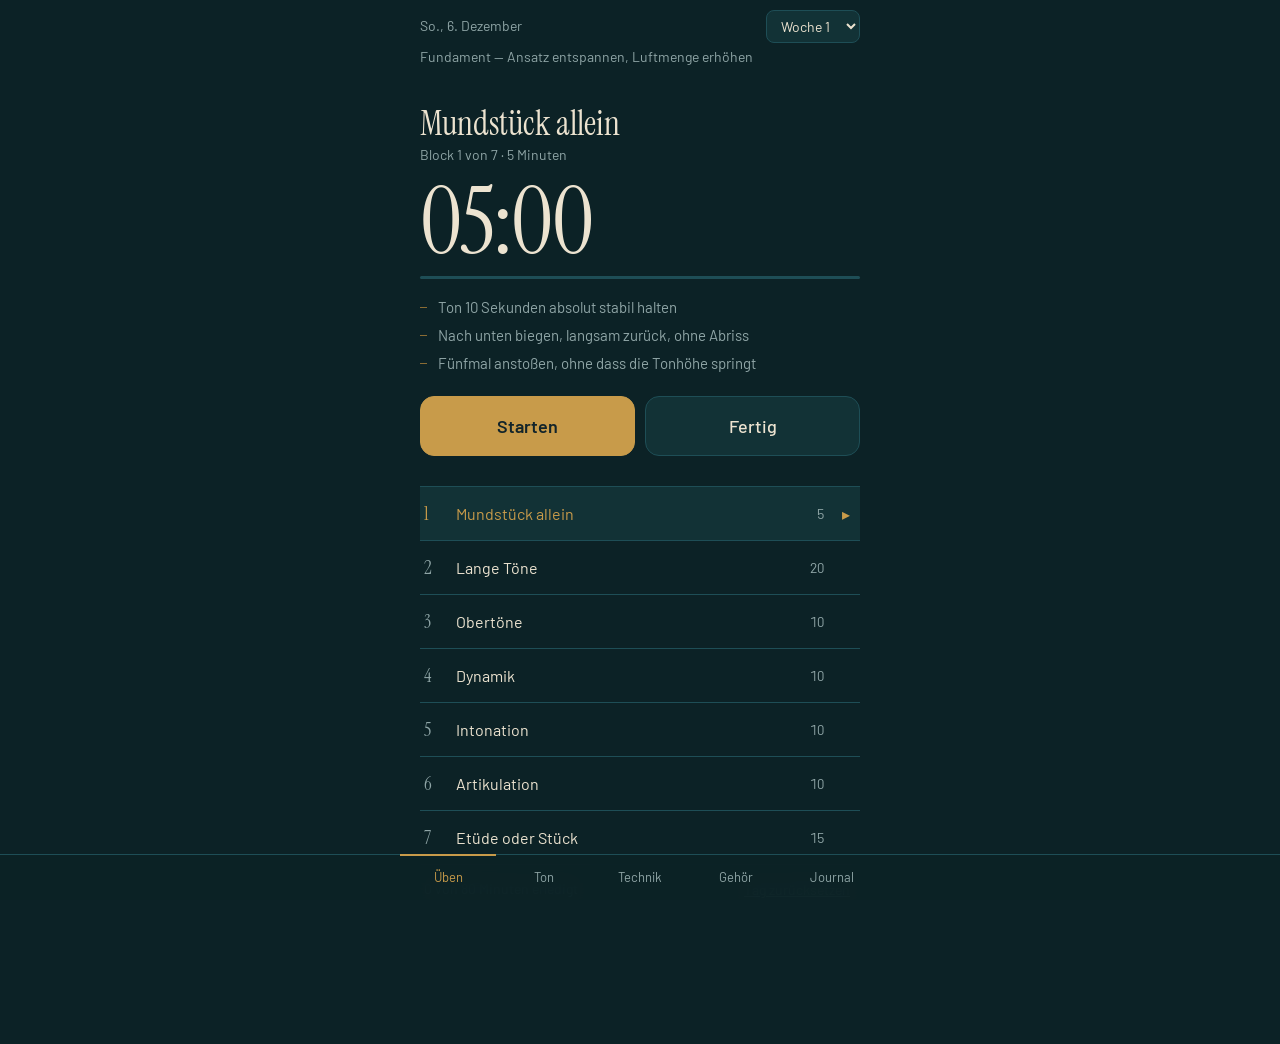
==== commit a376a32a: "Umbau auf ES-Module, fuenf Bereiche statt drei Der Umfang der geplanten Werkzeuge sprengt eine Einze" ====
--- a/index.html
+++ b/index.html
@@ -5,320 +5,27 @@
 <meta name="viewport" content="width=device-width, initial-scale=1, viewport-fit=cover">
 <title>Übeplan Saxophon</title>
 
-<!-- Add to Home Screen: sorgt dafuer, dass die App unter iOS ohne Safari-Leisten
-     im Vollbild startet. Fuer eine echte PWA kommen spaeter noch manifest.json
-     und ein Service Worker dazu (siehe README-Kommentar ganz unten). -->
+<!-- Installation: manifest.json liefert Name, Icons und Vollbildstart. iOS wertet
+     fuer "Zum Home-Bildschirm" zusaetzlich die apple-Angaben und den
+     apple-touch-icon aus, deshalb stehen beide Wege nebeneinander. -->
+<link rel="manifest" href="manifest.json">
 <meta name="apple-mobile-web-app-capable" content="yes">
 <meta name="mobile-web-app-capable" content="yes">
 <meta name="apple-mobile-web-app-status-bar-style" content="black-translucent">
 <meta name="apple-mobile-web-app-title" content="Üben">
 <meta name="theme-color" content="#0C2226">
 
-<link rel="preconnect" href="https://fonts.googleapis.com">
-<link rel="preconnect" href="https://fonts.gstatic.com" crossorigin>
-<link href="https://fonts.googleapis.com/css2?family=Instrument+Serif:ital@0;1&family=Barlow:wght@400;500;600&display=swap" rel="stylesheet">
+<link rel="apple-touch-icon" href="icons/apple-touch-icon.png">
+<link rel="icon" href="icons/icon-192.png" type="image/png">
 
-<style>
-/* ==========================================================================
-   1. Tokens
-   Farbwelt: Innenfutter eines Instrumentenkoffers (Petrol), Lackmessing als
-   einziger Akzent, Rohrkahn-Beige als Textfarbe.
-   ========================================================================== */
-:root{
-  --ground:      #0C2226;   /* tiefster Grund                       */
-  --surface:     #123236;   /* Karten, Listenzeilen                 */
-  --surface-hi:  #18434A;   /* gehobene Flaeche, gedrueckter Zustand */
-  --line:        #1E4E56;   /* Trennlinien                          */
-  --brass:       #C89B4A;   /* Akzent: laeuft gerade, aktiv         */
-  --brass-dim:   #8A6C34;   /* Akzent gedaempft                     */
-  --cane:        #ECE3D0;   /* Haupttext                            */
-  --cane-dim:    #8FA5A6;   /* Nebentext                            */
+<!-- Nur die beiden Schnitte vorladen, die beim ersten Bild sichtbar sind:
+     Countdown-Ziffern und Grundschrift. -->
+<link rel="preload" href="fonts/instrument-serif-400-latin.woff2" as="font" type="font/woff2" crossorigin>
+<link rel="preload" href="fonts/barlow-400-latin.woff2" as="font" type="font/woff2" crossorigin>
 
-  --serif: "Instrument Serif", Georgia, "Times New Roman", serif;
-  --sans:  "Barlow", system-ui, -apple-system, "Segoe UI", sans-serif;
-
-  --pad: 20px;
-  --radius: 14px;
-}
-
-*,*::before,*::after{ box-sizing:border-box; }
-
-html,body{ margin:0; height:100%; }
-
-body{
-  background: var(--ground);
-  color: var(--cane);
-  font-family: var(--sans);
-  font-size: 16px;
-  line-height: 1.45;
-  -webkit-font-smoothing: antialiased;
-  -webkit-tap-highlight-color: transparent;
-  overscroll-behavior: none;
-}
-
-button{ font-family: inherit; font-size: inherit; color: inherit; border:0; background:none; cursor:pointer; }
-button:focus-visible, select:focus-visible, input:focus-visible, textarea:focus-visible{
-  outline: 2px solid var(--brass); outline-offset: 2px;
-}
-
-/* ==========================================================================
-   2. Geruest
-   Eine Spalte, maximal 480px, Tableiste unten in Daumenreichweite.
-   ========================================================================== */
-#app{
-  max-width: 480px; margin: 0 auto;
-  min-height: 100%;
-  display: flex; flex-direction: column;
-  padding-top: env(safe-area-inset-top);
-}
-
-main{
-  flex: 1;
-  padding: 14px var(--pad) 110px;
-}
-
-.view{ display:none; }
-.view.active{ display:block; }
-
-/* Kopfzeile: Woche und Datum, klein gehalten -- der Timer ist der Hero */
-.topbar{
-  display:flex; align-items:center; justify-content:space-between;
-  gap: 12px;
-  padding: 10px var(--pad) 0;
-  color: var(--cane-dim);
-  font-size: 14px;
-}
-.topbar select{
-  background: var(--surface); color: var(--cane);
-  border: 1px solid var(--line); border-radius: 8px;
-  padding: 6px 10px; font-size: 14px;
-}
-.focus-line{
-  padding: 4px var(--pad) 0;
-  color: var(--cane-dim); font-size: 14px;
-}
-
-/* ==========================================================================
-   3. Der aktive Block (Hero)
-   ========================================================================== */
-.now{
-  margin-top: 18px;
-  text-align: left;
-}
-.now h1{
-  font-family: var(--serif);
-  font-weight: 400;
-  font-size: 34px;
-  line-height: 1.1;
-  margin: 0 0 2px;
-}
-.now .of{
-  color: var(--cane-dim); font-size: 14px; margin-bottom: 14px;
-}
-
-.clock{
-  font-family: var(--serif);
-  font-size: 92px;
-  line-height: 0.95;
-  letter-spacing: -0.02em;
-  font-variant-numeric: tabular-nums;
-  margin: 6px 0 2px;
-  color: var(--cane);
-  transition: color .2s ease;
-}
-.clock.running{ color: var(--brass); }
-.clock.done{ color: var(--brass); font-style: italic; }
-
-/* Fortschrittsbalken statt Ring: bei 92px-Ziffern ist eine gerade Linie
-   aus der Entfernung besser ablesbar als ein duenner Kreis. */
-.bar{
-  height: 3px; background: var(--line); border-radius: 2px; overflow: hidden;
-  margin: 10px 0 18px;
-}
-.bar > i{
-  display:block; height:100%; width:0%;
-  background: var(--brass);
-  transition: width .25s linear;
-}
-
-.cues{ list-style: none; margin: 0 0 22px; padding: 0; }
-.cues li{
-  position: relative;
-  padding-left: 18px; margin-bottom: 7px;
-  color: var(--cane-dim); font-size: 15px; line-height: 1.4;
-}
-.cues li::before{
-  content:""; position:absolute; left:0; top:.62em;
-  width:7px; height:1px; background: var(--brass-dim);
-}
-
-.controls{ display:flex; gap: 10px; }
-.controls button{
-  flex: 1;
-  min-height: 60px;
-  border-radius: var(--radius);
-  font-size: 18px; font-weight: 500;
-  background: var(--surface);
-  border: 1px solid var(--line);
-  transition: background .12s ease;
-}
-.controls button:active{ background: var(--surface-hi); }
-.controls .primary{
-  background: var(--brass); color: #12242A; border-color: var(--brass);
-  font-weight: 600;
-}
-.controls .primary:active{ background: var(--brass-dim); }
-
-/* ==========================================================================
-   4. Blockliste -- echte Reihenfolge, deshalb sind Nummern hier berechtigt
-   ========================================================================== */
-.plan{ margin-top: 30px; border-top: 1px solid var(--line); }
-.plan-row{
-  display:flex; align-items:center; gap: 12px;
-  width: 100%;
-  padding: 14px 4px;
-  border-bottom: 1px solid var(--line);
-  text-align: left;
-}
-.plan-row .idx{
-  font-family: var(--serif); font-size: 19px;
-  color: var(--cane-dim); width: 20px; flex: none;
-}
-.plan-row .name{ flex:1; font-size: 16px; }
-.plan-row .min{ color: var(--cane-dim); font-size: 14px; font-variant-numeric: tabular-nums; }
-.plan-row .mark{ width: 20px; flex:none; text-align:center; color: var(--brass); }
-.plan-row[data-state="current"]{ background: var(--surface); }
-.plan-row[data-state="current"] .idx,
-.plan-row[data-state="current"] .name{ color: var(--brass); }
-.plan-row[data-state="done"] .name{ color: var(--cane-dim); }
-
-.total{ padding: 14px 4px; color: var(--cane-dim); font-size: 14px; display:flex; justify-content:space-between; }
-
-/* ==========================================================================
-   5. Klang: Drone und Metronom
-   ========================================================================== */
-h2{
-  font-family: var(--serif); font-weight: 400; font-size: 26px;
-  margin: 26px 0 4px;
-}
-h2:first-child{ margin-top: 10px; }
-.hint{ color: var(--cane-dim); font-size: 14px; margin: 0 0 16px; }
-
-.keys{
-  display: grid; grid-template-columns: repeat(4, 1fr); gap: 8px;
-  margin-bottom: 16px;
-}
-.key{
-  min-height: 62px;
-  border-radius: 10px; border: 1px solid var(--line);
-  background: var(--surface);
-  display:flex; flex-direction:column; align-items:center; justify-content:center;
-  line-height: 1.15;
-}
-.key b{ font-size: 19px; font-weight: 500; }
-.key span{ font-size: 11.5px; color: var(--cane-dim); margin-top: 2px; }
-.key[aria-pressed="true"]{
-  background: var(--brass); border-color: var(--brass); color: #12242A;
-}
-.key[aria-pressed="true"] span{ color: #12242A; opacity:.75; }
-
-.slider{ display:flex; align-items:center; gap: 12px; margin: 14px 0; }
-.slider label{ font-size: 14px; color: var(--cane-dim); width: 74px; flex:none; }
-input[type=range]{
-  flex:1; -webkit-appearance:none; appearance:none;
-  height: 3px; background: var(--line); border-radius:2px;
-}
-input[type=range]::-webkit-slider-thumb{
-  -webkit-appearance:none; appearance:none;
-  width: 26px; height: 26px; border-radius:50%;
-  background: var(--brass); border: 0;
-}
-input[type=range]::-moz-range-thumb{
-  width: 26px; height: 26px; border-radius:50%; background: var(--brass); border:0;
-}
-
-.wide{
-  width:100%; min-height: 58px; border-radius: var(--radius);
-  background: var(--surface); border:1px solid var(--line);
-  font-size: 17px; font-weight: 500;
-}
-.wide[aria-pressed="true"]{ background: var(--brass); border-color: var(--brass); color:#12242A; }
-
-.bpm{ display:flex; align-items:center; gap: 12px; margin-bottom: 8px; }
-.bpm .val{
-  font-family: var(--serif); font-size: 52px; line-height:1;
-  font-variant-numeric: tabular-nums; min-width: 96px;
-}
-.bpm .step{
-  width: 58px; height: 58px; border-radius: 50%;
-  background: var(--surface); border: 1px solid var(--line);
-  font-size: 26px;
-}
-.beats{ display:flex; gap: 7px; margin: 14px 0; }
-.beats i{
-  flex:1; height: 8px; border-radius: 4px; background: var(--line);
-  transition: background .06s linear;
-}
-.beats i.on{ background: var(--brass); }
-.beats i.accent.on{ background: var(--cane); }
-
-/* ==========================================================================
-   6. Protokoll
-   ========================================================================== */
-textarea{
-  width:100%; min-height: 84px; resize: vertical;
-  background: var(--surface); color: var(--cane);
-  border: 1px solid var(--line); border-radius: 10px;
-  padding: 12px; font-family: inherit; font-size: 16px;
-}
-.entry{
-  border-bottom: 1px solid var(--line);
-  padding: 14px 2px;
-}
-.entry .head{ display:flex; justify-content:space-between; gap:10px; font-size: 15px; }
-.entry .head b{ font-weight: 500; }
-.entry .meta{ color: var(--cane-dim); font-size: 13.5px; margin-top: 3px; }
-.entry .note{ color: var(--cane-dim); font-size: 14.5px; margin-top: 7px; font-style: italic; }
-.empty{ color: var(--cane-dim); font-size: 15px; padding: 22px 0; }
-
-.row2{ display:flex; gap: 10px; margin-top: 14px; }
-.row2 button{
-  flex:1; min-height: 50px; border-radius: 10px;
-  background: var(--surface); border:1px solid var(--line); font-size: 15px;
-}
-
-/* ==========================================================================
-   7. Tableiste
-   ========================================================================== */
-nav{
-  position: fixed; left:0; right:0; bottom:0;
-  background: rgba(12,34,38,.94);
-  backdrop-filter: blur(12px);
-  border-top: 1px solid var(--line);
-  padding-bottom: env(safe-area-inset-bottom);
-}
-nav .inner{ max-width:480px; margin:0 auto; display:flex; }
-nav button{
-  flex:1; padding: 13px 0 15px;
-  font-size: 13.5px; color: var(--cane-dim);
-  border-top: 2px solid transparent; margin-top: -1px;
-}
-nav button[aria-selected="true"]{ color: var(--brass); border-top-color: var(--brass); }
-
-.toast{
-  position: fixed; left: 50%; bottom: 92px; transform: translateX(-50%);
-  background: var(--brass); color: #12242A;
-  padding: 11px 20px; border-radius: 999px;
-  font-size: 15px; font-weight: 500;
-  opacity: 0; pointer-events:none; transition: opacity .2s ease;
-  z-index: 10;
-}
-.toast.show{ opacity: 1; }
-
-@media (prefers-reduced-motion: reduce){
-  *{ transition: none !important; animation: none !important; }
-}
-</style>
+<link rel="stylesheet" href="css/base.css">
+<link rel="stylesheet" href="css/shell.css">
+<link rel="stylesheet" href="css/tools.css">
 </head>
 
 <body>
@@ -326,657 +33,29 @@
 
   <div class="topbar">
     <span id="today-label"></span>
-    <select id="week-select" aria-label="Woche">
-      <option value="1">Woche 1</option>
-      <option value="2">Woche 2</option>
-      <option value="3">Woche 3</option>
-      <option value="4">Woche 4</option>
-    </select>
+    <span id="topbar-slot"></span>
   </div>
-  <div class="focus-line" id="focus-line"></div>
+  <div class="focus-line" id="focus-line" hidden></div>
+
+  <div id="toolbar" role="tablist" aria-label="Werkzeuge"></div>
 
   <main>
-
-    <!-- ============ Übung ============ -->
-    <section class="view active" id="view-uebung">
-      <div class="now">
-        <h1 id="block-name">—</h1>
-        <div class="of" id="block-of"></div>
-        <div class="clock" id="clock">00:00</div>
-        <div class="bar"><i id="bar-fill"></i></div>
-        <ul class="cues" id="cues"></ul>
-        <div class="controls">
-          <button id="btn-toggle" class="primary">Starten</button>
-          <button id="btn-done">Fertig</button>
-        </div>
-      </div>
-
-      <div class="plan" id="plan"></div>
-      <div class="total">
-        <span id="total-label"></span>
-        <button id="btn-reset-day" style="color:var(--cane-dim);text-decoration:underline">Tag zurücksetzen</button>
-      </div>
-    </section>
-
-    <!-- ============ Klang ============ -->
-    <section class="view" id="view-klang">
-      <h2>Bordunton</h2>
-      <p class="hint">Klingende Tonhöhe, darunter der Griff am Alt.</p>
-      <div class="keys" id="keys"></div>
-      <div class="slider">
-        <label for="drone-vol">Lautstärke</label>
-        <input type="range" id="drone-vol" min="0" max="100" value="45">
-      </div>
-      <button class="wide" id="drone-stop">Bordun aus</button>
-
-      <h2>Metronom</h2>
-      <p class="hint">Für Artikulation und für gleichmäßiges Vibrato ab Woche 3.</p>
-      <div class="bpm">
-        <button class="step" id="bpm-minus" aria-label="Langsamer">−</button>
-        <div class="val" id="bpm-val">60</div>
-        <button class="step" id="bpm-plus" aria-label="Schneller">+</button>
-      </div>
-      <div class="slider">
-        <label for="bpm-range">Tempo</label>
-        <input type="range" id="bpm-range" min="30" max="240" value="60">
-      </div>
-      <div class="slider">
-        <label for="beats-range">Takt</label>
-        <input type="range" id="beats-range" min="1" max="8" value="4">
-      </div>
-      <div class="beats" id="beats"></div>
-      <button class="wide" id="metro-toggle" aria-pressed="false">Metronom starten</button>
-    </section>
-
-    <!-- ============ Protokoll ============ -->
-    <section class="view" id="view-protokoll">
-      <h2>Heute</h2>
-      <p class="hint" id="log-summary"></p>
-      <textarea id="log-note" placeholder="Was hat funktioniert, was nicht? Welches Blatt? Welche Töne waren schief?"></textarea>
-      <button class="wide" id="btn-save" style="margin-top:12px">Session speichern</button>
-
-      <h2>Bisher</h2>
-      <div id="entries"></div>
-
-      <div class="row2">
-        <button id="btn-export">Daten exportieren</button>
-        <button id="btn-import">Daten einlesen</button>
-      </div>
-      <p class="hint" style="margin-top:12px">
-        Safari löscht lokal gespeicherte Daten, wenn eine Seite länger nicht benutzt wird.
-        Exportiere die Datei deshalb ab und zu.
-      </p>
-      <input type="file" id="file-input" accept="application/json" hidden>
-    </section>
-
+    <section id="tool"></section>
   </main>
 
-  <nav>
-    <div class="inner">
-      <button data-view="uebung"     aria-selected="true">Übung</button>
-      <button data-view="klang"      aria-selected="false">Klang</button>
-      <button data-view="protokoll"  aria-selected="false">Protokoll</button>
-    </div>
+  <div id="running" hidden></div>
+
+  <nav aria-label="Bereiche">
+    <div class="inner"></div>
   </nav>
 
   <div class="toast" id="toast"></div>
 </div>
 
-<script>
-"use strict";
+<noscript>
+  <p style="padding:20px">Diese App braucht JavaScript. Ohne läuft weder Timer noch Ton.</p>
+</noscript>
 
-/* ==========================================================================
-   MODUL 1 — Der Übungsplan als Daten
-   Alles Inhaltliche steht hier oben und nirgends sonst. Wenn du den Plan
-   änderst, änderst du nur dieses Objekt.
-   ========================================================================== */
-
-const BLOCKS = [
-  { id:"mundstueck", name:"Mundstück allein", min:5, cues:[
-    "Ton 10 Sekunden absolut stabil halten",
-    "Nach unten biegen, langsam zurück, ohne Abriss",
-    "Fünfmal anstoßen, ohne dass die Tonhöhe springt"
-  ]},
-  { id:"langetoene", name:"Lange Töne", min:20, cues:[
-    "Bester Ton als Ausgangspunkt, 8 bis 12 Sekunden",
-    "Halbton weiter, gleiche Farbe und Lautstärke halten",
-    "Kein Vibrato, Lippendruck bleibt konstant",
-    "Der Ton endet mit der Luft, nie mit der Zunge"
-  ]},
-  { id:"obertoene", name:"Obertöne", min:15, cues:[
-    "Griff tief B, ohne Oktavklappe",
-    "Teilton für Teilton, nur über das Voicing",
-    "Danach dasselbe auf tief H und tief C",
-    "Matching: Teilton und gegriffenen Ton angleichen"
-  ]},
-  { id:"dynamik", name:"Dynamik", min:10, cues:[
-    "Messa di voce, 15 bis 20 Sekunden pro Ton",
-    "ff ohne Härte — Härte heißt Lippendruck, nicht Luft",
-    "pp ohne Abriss, besonders in der Tiefe"
-  ]},
-  { id:"intonation", name:"Intonation", min:10, cues:[
-    "Bordun laufen lassen, chromatisch gebunden",
-    "Auf Schwebungen hören, nicht aufs Display schauen",
-    "Abweichende Töne notieren"
-  ]},
-  { id:"artikulation", name:"Artikulation", min:10, cues:[
-    "Zungenspitze berührt die Blattspitze nur leicht",
-    "„da“ statt „ta“",
-    "Kurze Töne klingen wie lange, nur kürzer",
-    "Im pp gegenprüfen"
-  ]},
-  { id:"etuede", name:"Etüde oder Stück", min:10, cues:[
-    "Eine langsame Ferling-Etüde oder acht Takte Repertoire",
-    "Ziel ist der Ton im Zusammenhang, nicht das Stück"
-  ]}
-];
-
-// Pro Woche: Schwerpunkt und abweichende Minuten.
-const WEEKS = {
-  1:{ focus:"Fundament — Ansatz entspannen, Luftmenge erhöhen",
-      override:{ obertoene:10, etuede:15 } },
-  2:{ focus:"Register verbinden — Übergänge und tiefe Lage",
-      override:{} },
-  3:{ focus:"Dynamik und Vibrato — hier zahlt sich der laute Raum aus",
-      override:{ dynamik:15, etuede:5 } },
-  4:{ focus:"Musik und Sicherung — anwenden und aufschreiben",
-      override:{ langetoene:15, obertoene:10, intonation:5, etuede:25 } }
-};
-
-function planForWeek(week){
-  const ov = (WEEKS[week] || WEEKS[1]).override;
-  return BLOCKS.map(b => ({ ...b, min: ov[b.id] ?? b.min }));
-}
-
-/* ==========================================================================
-   MODUL 2 — Zustand und Speicherung
-   Alles liegt in localStorage unter einem Schlüssel. Bewusst ein einziges
-   Objekt, damit Export und Import trivial bleiben.
-   ========================================================================== */
-
-const STORE_KEY = "sax.uebeplan.v1";
-
-const defaultState = () => ({
-  week: 1,
-  day: { date: todayISO(), done: [], spent: {} },   // spent: Sekunden je Block
-  log: [],
-  settings: { droneVol: 45, bpm: 60, beats: 4 }
-});
-
-let S = load();
-
-function todayISO(){
-  const d = new Date();
-  return [d.getFullYear(),
-          String(d.getMonth()+1).padStart(2,"0"),
-          String(d.getDate()).padStart(2,"0")].join("-");
-}
-
-function load(){
-  try{
-    const raw = localStorage.getItem(STORE_KEY);
-    if(!raw) return defaultState();
-    const s = { ...defaultState(), ...JSON.parse(raw) };
-    if(s.day?.date !== todayISO()) s.day = { date: todayISO(), done: [], spent: {} };
-    return s;
-  }catch(e){
-    console.warn("Gespeicherter Zustand nicht lesbar, starte neu.", e);
-    return defaultState();
-  }
-}
-
-function save(){
-  try{ localStorage.setItem(STORE_KEY, JSON.stringify(S)); }
-  catch(e){ console.warn("Speichern fehlgeschlagen.", e); }
-}
-
-/* ==========================================================================
-   MODUL 3 — Audio
-   Ein einziger AudioContext für Bordun, Metronom und Signalton. iOS erlaubt
-   Audio erst nach einer Nutzergeste, deshalb wird er verzögert geweckt.
-   ========================================================================== */
-
-let ac = null;
-function audio(){
-  if(!ac) ac = new (window.AudioContext || window.webkitAudioContext)();
-  if(ac.state === "suspended") ac.resume();
-  return ac;
-}
-document.addEventListener("touchstart", () => audio(), { once:true, passive:true });
-document.addEventListener("mousedown",  () => audio(), { once:true });
-
-// --- Bordun ------------------------------------------------------------
-// Klingender Ton plus zwei leise Teiltöne, leicht verstimmt. Klingt weniger
-// steril als ein reiner Sinus und ist deshalb leichter zu hören.
-const NOTES = ["C","C♯","D","E♭","E","F","F♯","G","A♭","A","B♭","H"];
-// Alt ist in Es: Griff = klingend plus große Sexte (9 Halbtöne).
-const written = i => NOTES[(i + 9) % 12];
-// Bezug A3 = 220 Hz, Index von A ist 9. Ergibt eine Oktave C3 bis H3.
-const freqOf  = i => 220 * Math.pow(2, (i - 9) / 12);
-
-let drone = null;   // { nodes:[], gain, index }
-
-function droneStart(index){
-  droneStop();
-  const ctx = audio();
-  const gain = ctx.createGain();
-  gain.gain.value = 0;
-  const lp = ctx.createBiquadFilter();
-  lp.type = "lowpass"; lp.frequency.value = 2200;
-  lp.connect(gain); gain.connect(ctx.destination);
-
-  const base = freqOf(index);
-  const parts = [ [1, 1.0], [2, 0.34], [3, 0.16], [1.003, 0.5] ];
-  const nodes = parts.map(([mult, amp]) => {
-    const o = ctx.createOscillator();
-    const g = ctx.createGain();
-    o.type = "sawtooth";
-    o.frequency.value = base * mult;
-    g.gain.value = amp * 0.16;
-    o.connect(g); g.connect(lp); o.start();
-    return o;
-  });
-
-  gain.gain.linearRampToValueAtTime(S.settings.droneVol/100, ctx.currentTime + 0.25);
-  drone = { nodes, gain, index };
-  renderKeys();
-}
-
-function droneStop(){
-  if(!drone) return;
-  const ctx = audio(), g = drone.gain, nodes = drone.nodes;
-  g.gain.cancelScheduledValues(ctx.currentTime);
-  g.gain.setValueAtTime(g.gain.value, ctx.currentTime);
-  g.gain.linearRampToValueAtTime(0, ctx.currentTime + 0.18);
-  setTimeout(() => nodes.forEach(o => { try{ o.stop(); }catch(e){} }), 260);
-  drone = null;
-  renderKeys();
-}
-
-// --- Metronom ----------------------------------------------------------
-// Vorausschauender Scheduler: setInterval ist zu ungenau, deshalb werden
-// die Klicks 100 ms im Voraus exakt auf der Audio-Uhr platziert.
-let metro = { on:false, beat:0, next:0, timer:null };
-
-function click(time, accent){
-  const ctx = audio();
-  const o = ctx.createOscillator(), g = ctx.createGain();
-  o.frequency.value = accent ? 1600 : 1050;
-  g.gain.setValueAtTime(accent ? 0.5 : 0.3, time);
-  g.gain.exponentialRampToValueAtTime(0.0001, time + 0.05);
-  o.connect(g); g.connect(ctx.destination);
-  o.start(time); o.stop(time + 0.06);
-}
-
-function metroLoop(){
-  const ctx = audio();
-  const spb = 60 / S.settings.bpm;
-  while(metro.next < ctx.currentTime + 0.1){
-    const accent = metro.beat === 0;
-    click(metro.next, accent);
-    const b = metro.beat, delay = Math.max(0, (metro.next - ctx.currentTime) * 1000);
-    setTimeout(() => flashBeat(b), delay);
-    metro.beat = (metro.beat + 1) % S.settings.beats;
-    metro.next += spb;
-  }
-}
-
-function metroStart(){
-  const ctx = audio();
-  metro.on = true; metro.beat = 0; metro.next = ctx.currentTime + 0.08;
-  metro.timer = setInterval(metroLoop, 25);
-  metroLoop();
-  $("#metro-toggle").textContent = "Metronom stoppen";
-  $("#metro-toggle").setAttribute("aria-pressed","true");
-}
-
-function metroStop(){
-  metro.on = false;
-  clearInterval(metro.timer);
-  $$("#beats i").forEach(i => i.classList.remove("on"));
-  $("#metro-toggle").textContent = "Metronom starten";
-  $("#metro-toggle").setAttribute("aria-pressed","false");
-}
-
-function flashBeat(b){
-  const els = $$("#beats i");
-  els.forEach(e => e.classList.remove("on"));
-  if(els[b]) els[b].classList.add("on");
-}
-
-// --- Signalton am Blockende -------------------------------------------
-function chime(){
-  const ctx = audio(), t = ctx.currentTime;
-  [880, 1320].forEach((f, i) => {
-    const o = ctx.createOscillator(), g = ctx.createGain();
-    o.type = "sine"; o.frequency.value = f;
-    g.gain.setValueAtTime(0.0001, t + i*0.18);
-    g.gain.exponentialRampToValueAtTime(0.35, t + i*0.18 + 0.02);
-    g.gain.exponentialRampToValueAtTime(0.0001, t + i*0.18 + 1.1);
-    o.connect(g); g.connect(ctx.destination);
-    o.start(t + i*0.18); o.stop(t + i*0.18 + 1.2);
-  });
-}
-
-/* ==========================================================================
-   MODUL 4 — Timer
-   Es wird ein Zielzeitpunkt gespeichert und gegen die Systemuhr gerechnet,
-   statt Sekunden herunterzuzählen. Sonst geht die Zeit verloren, sobald der
-   Browser die Seite drosselt.
-   ========================================================================== */
-
-let T = { blockIndex: 0, running: false, endAt: 0, remaining: 0, tick: null };
-let wakeLock = null;
-
-function currentPlan(){ return planForWeek(S.week); }
-
-function currentBlock(){ return currentPlan()[T.blockIndex]; }
-
-function selectBlock(i){
-  timerStop();
-  T.blockIndex = i;
-  T.remaining = currentBlock().min * 60;
-  render();
-}
-
-function timerToggle(){
-  if(T.running) timerStop(); else timerStart();
-}
-
-function timerStart(){
-  audio();
-  if(T.remaining <= 0) T.remaining = currentBlock().min * 60;
-  T.endAt = Date.now() + T.remaining * 1000;
-  T.running = true;
-  T.tick = setInterval(timerTick, 200);
-  requestWakeLock();
-  render();
-}
-
-function timerStop(){
-  if(T.running){
-    T.remaining = Math.max(0, Math.round((T.endAt - Date.now())/1000));
-    recordSpent();
-  }
-  T.running = false;
-  clearInterval(T.tick); T.tick = null;
-  releaseWakeLock();
-  render();
-}
-
-let lastRecord = Date.now();
-function recordSpent(){
-  const id = currentBlock().id;
-  const secs = Math.round((Date.now() - lastRecord)/1000);
-  lastRecord = Date.now();
-  if(secs > 0 && secs < 3600){
-    S.day.spent[id] = (S.day.spent[id] || 0) + secs;
-    save();
-  }
-}
-
-function timerTick(){
-  const left = Math.max(0, Math.round((T.endAt - Date.now())/1000));
-  T.remaining = left;
-  paintClock();
-  if(left <= 0){
-    timerStop();
-    chime();
-    markDone(currentBlock().id);
-    toast("Block fertig");
-  }
-}
-
-function markDone(id){
-  if(!S.day.done.includes(id)) S.day.done.push(id);
-  save();
-  // Automatisch auf den naechsten noch offenen Block springen.
-  const plan = currentPlan();
-  const next = plan.findIndex(b => !S.day.done.includes(b.id));
-  if(next >= 0) selectBlock(next); else render();
-}
-
-async function requestWakeLock(){
-  try{
-    if("wakeLock" in navigator) wakeLock = await navigator.wakeLock.request("screen");
-  }catch(e){ /* nicht kritisch: Display geht dann eben aus */ }
-}
-function releaseWakeLock(){
-  try{ wakeLock?.release(); }catch(e){}
-  wakeLock = null;
-}
-document.addEventListener("visibilitychange", () => {
-  if(document.visibilityState === "visible" && T.running) requestWakeLock();
-});
-
-/* ==========================================================================
-   MODUL 5 — Oberflaeche
-   ========================================================================== */
-
-const $  = s => document.querySelector(s);
-const $$ = s => Array.from(document.querySelectorAll(s));
-
-function mmss(s){
-  const m = Math.floor(s/60), r = s % 60;
-  return String(m).padStart(2,"0") + ":" + String(r).padStart(2,"0");
-}
-
-function paintClock(){
-  const b = currentBlock();
-  const total = b.min * 60;
-  $("#clock").textContent = mmss(T.remaining);
-  $("#clock").className = "clock" + (T.running ? " running" : "")
-                        + (S.day.done.includes(b.id) && !T.running ? " done" : "");
-  $("#bar-fill").style.width = (100 * (1 - T.remaining/total)).toFixed(1) + "%";
-}
-
-function render(){
-  const plan = currentPlan();
-  const b = plan[T.blockIndex];
-
-  // Kopf
-  const d = new Date();
-  $("#today-label").textContent = d.toLocaleDateString("de-AT",
-      { weekday:"short", day:"numeric", month:"long" });
-  $("#week-select").value = String(S.week);
-  $("#focus-line").textContent = WEEKS[S.week].focus;
-
-  // Hero
-  $("#block-name").textContent = b.name;
-  $("#block-of").textContent   = `Block ${T.blockIndex+1} von ${plan.length} · ${b.min} Minuten`;
-  $("#cues").innerHTML = b.cues.map(c => `<li>${c}</li>`).join("");
-  $("#btn-toggle").textContent = T.running ? "Pause" : (T.remaining < b.min*60 ? "Weiter" : "Starten");
-  paintClock();
-
-  // Plan
-  $("#plan").innerHTML = plan.map((x, i) => {
-    const state = S.day.done.includes(x.id) ? "done" : (i === T.blockIndex ? "current" : "open");
-    const mark  = state === "done" ? "✓" : (state === "current" ? "▸" : "");
-    return `<button class="plan-row" data-i="${i}" data-state="${state}">
-              <span class="idx">${i+1}</span>
-              <span class="name">${x.name}</span>
-              <span class="min">${x.min}</span>
-              <span class="mark">${mark}</span>
-            </button>`;
-  }).join("");
-  $$(".plan-row").forEach(el =>
-    el.addEventListener("click", () => selectBlock(Number(el.dataset.i))));
-
-  const total = plan.reduce((a,x) => a + x.min, 0);
-  const doneMin = plan.filter(x => S.day.done.includes(x.id)).reduce((a,x)=>a+x.min,0);
-  $("#total-label").textContent = `${doneMin} von ${total} Minuten erledigt`;
-
-  renderLog();
-}
-
-function renderKeys(){
-  $("#keys").innerHTML = NOTES.map((n,i) =>
-    `<button class="key" data-i="${i}" aria-pressed="${drone && drone.index===i}">
-       <b>${n}</b><span>Griff ${written(i)}</span>
-     </button>`).join("");
-  $$(".key").forEach(el => el.addEventListener("click", () => {
-    const i = Number(el.dataset.i);
-    if(drone && drone.index === i) droneStop(); else droneStart(i);
-  }));
-}
-
-function renderBeats(){
-  $("#beats").innerHTML = Array.from({length:S.settings.beats},
-    (_,i) => `<i class="${i===0?"accent":""}"></i>`).join("");
-}
-
-function renderLog(){
-  const plan = currentPlan();
-  const done = plan.filter(x => S.day.done.includes(x.id));
-  const mins = done.reduce((a,x)=>a+x.min,0);
-  $("#log-summary").textContent = done.length
-    ? `${done.length} Blöcke, ${mins} Minuten: ${done.map(x=>x.name).join(", ")}`
-    : "Noch kein Block abgeschlossen.";
-
-  const list = [...S.log].reverse();
-  $("#entries").innerHTML = list.length
-    ? list.map(e => `
-        <div class="entry">
-          <div class="head"><b>${e.date}</b><span>${e.minutes} min</span></div>
-          <div class="meta">Woche ${e.week} · ${e.blocks.join(", ") || "keine Blöcke"}</div>
-          ${e.note ? `<div class="note">${escapeHtml(e.note)}</div>` : ""}
-        </div>`).join("")
-    : `<p class="empty">Noch keine Sessions gespeichert. Speichere die erste am Ende deiner Übung.</p>`;
-}
-
-function escapeHtml(s){
-  return String(s).replace(/[&<>"']/g, c =>
-    ({ "&":"&amp;","<":"&lt;",">":"&gt;",'"':"&quot;","'":"&#39;" })[c]);
-}
-
-let toastTimer;
-function toast(msg){
-  const t = $("#toast");
-  t.textContent = msg; t.classList.add("show");
-  clearTimeout(toastTimer);
-  toastTimer = setTimeout(() => t.classList.remove("show"), 1800);
-}
-
-/* ==========================================================================
-   MODUL 6 — Ereignisse
-   ========================================================================== */
-
-// Tabs
-$$("nav button").forEach(btn => btn.addEventListener("click", () => {
-  $$("nav button").forEach(b => b.setAttribute("aria-selected", String(b === btn)));
-  $$(".view").forEach(v => v.classList.remove("active"));
-  $("#view-" + btn.dataset.view).classList.add("active");
-  window.scrollTo(0,0);
-}));
-
-// Woche
-$("#week-select").addEventListener("change", e => {
-  S.week = Number(e.target.value); save();
-  selectBlock(0);
-});
-
-// Timer
-$("#btn-toggle").addEventListener("click", timerToggle);
-$("#btn-done").addEventListener("click", () => {
-  if(T.running) timerStop();
-  markDone(currentBlock().id);
-  toast("Abgehakt");
-});
-$("#btn-reset-day").addEventListener("click", () => {
-  S.day = { date: todayISO(), done: [], spent: {} }; save();
-  selectBlock(0);
-  toast("Tag zurückgesetzt");
-});
-
-// Bordun
-$("#drone-stop").addEventListener("click", droneStop);
-$("#drone-vol").addEventListener("input", e => {
-  S.settings.droneVol = Number(e.target.value); save();
-  if(drone) drone.gain.gain.value = S.settings.droneVol/100;
-});
-
-// Metronom
-function setBpm(v){
-  S.settings.bpm = Math.min(240, Math.max(30, v)); save();
-  $("#bpm-val").textContent = S.settings.bpm;
-  $("#bpm-range").value = S.settings.bpm;
-}
-$("#bpm-minus").addEventListener("click", () => setBpm(S.settings.bpm - 1));
-$("#bpm-plus").addEventListener("click",  () => setBpm(S.settings.bpm + 1));
-$("#bpm-range").addEventListener("input", e => setBpm(Number(e.target.value)));
-$("#beats-range").addEventListener("input", e => {
-  S.settings.beats = Number(e.target.value); save();
-  metro.beat = 0; renderBeats();
-});
-$("#metro-toggle").addEventListener("click", () => metro.on ? metroStop() : metroStart());
-
-// Protokoll
-$("#btn-save").addEventListener("click", () => {
-  const plan = currentPlan();
-  const done = plan.filter(x => S.day.done.includes(x.id));
-  S.log.push({
-    date: S.day.date,
-    week: S.week,
-    blocks: done.map(x => x.name),
-    minutes: done.reduce((a,x)=>a+x.min,0),
-    note: $("#log-note").value.trim()
-  });
-  save();
-  $("#log-note").value = "";
-  renderLog();
-  toast("Session gespeichert");
-});
-
-$("#btn-export").addEventListener("click", () => {
-  const blob = new Blob([JSON.stringify(S, null, 2)], { type:"application/json" });
-  const a = document.createElement("a");
-  a.href = URL.createObjectURL(blob);
-  a.download = `uebeplan-${todayISO()}.json`;
-  a.click();
-  setTimeout(() => URL.revokeObjectURL(a.href), 1000);
-});
-
-$("#btn-import").addEventListener("click", () => $("#file-input").click());
-$("#file-input").addEventListener("change", async e => {
-  const f = e.target.files?.[0];
-  if(!f) return;
-  try{
-    const data = JSON.parse(await f.text());
-    S = { ...defaultState(), ...data };
-    if(S.day?.date !== todayISO()) S.day = { date: todayISO(), done: [], spent: {} };
-    save(); selectBlock(0); renderBeats(); renderKeys();
-    toast("Daten eingelesen");
-  }catch(err){
-    toast("Datei nicht lesbar");
-  }
-  e.target.value = "";
-});
-
-/* ==========================================================================
-   MODUL 7 — Start
-   ========================================================================== */
-setBpm(S.settings.bpm);
-$("#beats-range").value = S.settings.beats;
-$("#drone-vol").value   = S.settings.droneVol;
-renderBeats();
-renderKeys();
-selectBlock(Math.max(0, currentPlan().findIndex(b => !S.day.done.includes(b.id))));
-
-/* --------------------------------------------------------------------------
-   Nächste Schritte, wenn du daraus ein richtiges Projekt machst:
-
-   1. Auf GitHub Pages: Datei als index.html ins Repo, Settings → Pages →
-      Branch main / root. Läuft sofort unter https, das ist Voraussetzung für
-      Mikrofonzugriff später.
-   2. Echte PWA: manifest.json mit name, icons, display:"standalone",
-      start_url:"." dazulegen und verlinken, plus ein minimaler Service Worker,
-      der index.html und die Schriften cacht. Dann läuft die App auch offline.
-   3. Umbau auf Vite plus React: MODUL 1 wird plan.js, MODUL 2 ein Store,
-      MODUL 3 bleibt fast unverändert als audio.js (reines Web Audio, kein DOM),
-      MODUL 5 wird zu Komponenten. Die Trennung ist hier schon so angelegt.
-   4. Analyseteil: getUserMedia plus AudioWorklet, Tonhöhe per YIN oder
-      Autokorrelation. Erst dann, wenn 1 bis 3 stehen.
-   -------------------------------------------------------------------------- */
-</script>
+<script type="module" src="js/main.js"></script>
 </body>
 </html>
--- a/css/base.css
+++ b/css/base.css
@@ -0,0 +1,123 @@
+/* ==========================================================================
+   Schriften, Tokens, Grundlagen
+
+   Farbwelt: Innenfutter eines Instrumentenkoffers (Petrol), Lackmessing als
+   einziger Akzent, Rohrkahn-Beige als Textfarbe. Messing markiert
+   ausschlieszlich „läuft gerade" oder „aktiv" — keine zweite Akzentfarbe.
+
+   Die Schriften liegen selbst gehostet unter fonts/, damit die App auch beim
+   allerersten Start ohne Netz richtig aussieht. Es sind die latin-Subsets;
+   Notenzeichen kommen aus js/music/glyphs.js und nicht aus einer Schrift.
+   ========================================================================== */
+
+@font-face{
+  font-family: "Instrument Serif"; font-style: normal; font-weight: 400;
+  font-display: swap;
+  src: url(../fonts/instrument-serif-400-latin.woff2) format("woff2");
+  unicode-range: U+0000-00FF, U+0131, U+0152-0153, U+02BB-02BC, U+02C6, U+02DA, U+02DC, U+0304, U+0308, U+0329, U+2000-206F, U+20AC, U+2122, U+2191, U+2193, U+2212, U+2215, U+FEFF, U+FFFD;
+}
+@font-face{
+  font-family: "Instrument Serif"; font-style: italic; font-weight: 400;
+  font-display: swap;
+  src: url(../fonts/instrument-serif-400-italic-latin.woff2) format("woff2");
+  unicode-range: U+0000-00FF, U+0131, U+0152-0153, U+02BB-02BC, U+02C6, U+02DA, U+02DC, U+0304, U+0308, U+0329, U+2000-206F, U+20AC, U+2122, U+2191, U+2193, U+2212, U+2215, U+FEFF, U+FFFD;
+}
+@font-face{
+  font-family: "Barlow"; font-style: normal; font-weight: 400;
+  font-display: swap;
+  src: url(../fonts/barlow-400-latin.woff2) format("woff2");
+  unicode-range: U+0000-00FF, U+0131, U+0152-0153, U+02BB-02BC, U+02C6, U+02DA, U+02DC, U+0304, U+0308, U+0329, U+2000-206F, U+20AC, U+2122, U+2191, U+2193, U+2212, U+2215, U+FEFF, U+FFFD;
+}
+@font-face{
+  font-family: "Barlow"; font-style: normal; font-weight: 400;
+  font-display: swap;
+  src: url(../fonts/barlow-400-latin-ext.woff2) format("woff2");
+  unicode-range: U+0100-02BA, U+02BD-02C5, U+02C7-02CC, U+02CE-02D7, U+02DD-02FF, U+0304, U+0308, U+0329, U+1D00-1DBF, U+1E00-1E9F, U+1EF2-1EFF, U+2020, U+20A0-20AB, U+20AD-20C0, U+2113, U+2C60-2C7F, U+A720-A7FF;
+}
+@font-face{
+  font-family: "Barlow"; font-style: normal; font-weight: 500;
+  font-display: swap;
+  src: url(../fonts/barlow-500-latin.woff2) format("woff2");
+  unicode-range: U+0000-00FF, U+0131, U+0152-0153, U+02BB-02BC, U+02C6, U+02DA, U+02DC, U+0304, U+0308, U+0329, U+2000-206F, U+20AC, U+2122, U+2191, U+2193, U+2212, U+2215, U+FEFF, U+FFFD;
+}
+@font-face{
+  font-family: "Barlow"; font-style: normal; font-weight: 500;
+  font-display: swap;
+  src: url(../fonts/barlow-500-latin-ext.woff2) format("woff2");
+  unicode-range: U+0100-02BA, U+02BD-02C5, U+02C7-02CC, U+02CE-02D7, U+02DD-02FF, U+0304, U+0308, U+0329, U+1D00-1DBF, U+1E00-1E9F, U+1EF2-1EFF, U+2020, U+20A0-20AB, U+20AD-20C0, U+2113, U+2C60-2C7F, U+A720-A7FF;
+}
+@font-face{
+  font-family: "Barlow"; font-style: normal; font-weight: 600;
+  font-display: swap;
+  src: url(../fonts/barlow-600-latin.woff2) format("woff2");
+  unicode-range: U+0000-00FF, U+0131, U+0152-0153, U+02BB-02BC, U+02C6, U+02DA, U+02DC, U+0304, U+0308, U+0329, U+2000-206F, U+20AC, U+2122, U+2191, U+2193, U+2212, U+2215, U+FEFF, U+FFFD;
+}
+@font-face{
+  font-family: "Barlow"; font-style: normal; font-weight: 600;
+  font-display: swap;
+  src: url(../fonts/barlow-600-latin-ext.woff2) format("woff2");
+  unicode-range: U+0100-02BA, U+02BD-02C5, U+02C7-02CC, U+02CE-02D7, U+02DD-02FF, U+0304, U+0308, U+0329, U+1D00-1DBF, U+1E00-1E9F, U+1EF2-1EFF, U+2020, U+20A0-20AB, U+20AD-20C0, U+2113, U+2C60-2C7F, U+A720-A7FF;
+}
+
+:root{
+  --ground:      #0C2226;   /* tiefster Grund                       */
+  --surface:     #123236;   /* Karten, Listenzeilen                 */
+  --surface-hi:  #18434A;   /* gehobene Flaeche, gedrueckter Zustand */
+  --line:        #1E4E56;   /* Trennlinien                          */
+  --brass:       #C89B4A;   /* Akzent: laeuft gerade, aktiv         */
+  --brass-dim:   #8A6C34;   /* Akzent gedaempft                     */
+  --cane:        #ECE3D0;   /* Haupttext                            */
+  --cane-dim:    #8FA5A6;   /* Nebentext                            */
+
+  --serif: "Instrument Serif", Georgia, "Times New Roman", serif;
+  --sans:  "Barlow", system-ui, -apple-system, "Segoe UI", sans-serif;
+
+  --pad: 20px;
+  --radius: 14px;
+}
+
+*,*::before,*::after{ box-sizing:border-box; }
+
+html,body{ margin:0; height:100%; }
+
+body{
+  background: var(--ground);
+  color: var(--cane);
+  font-family: var(--sans);
+  font-size: 16px;
+  line-height: 1.45;
+  -webkit-font-smoothing: antialiased;
+  -webkit-tap-highlight-color: transparent;
+  overscroll-behavior: none;
+}
+
+button{ font-family: inherit; font-size: inherit; color: inherit; border:0; background:none; cursor:pointer; }
+button:focus-visible, select:focus-visible, input:focus-visible, textarea:focus-visible,
+[tabindex]:focus-visible{
+  outline: 2px solid var(--brass); outline-offset: 2px;
+}
+
+h2{
+  font-family: var(--serif); font-weight: 400; font-size: 26px;
+  margin: 26px 0 4px;
+}
+h2:first-child{ margin-top: 10px; }
+
+h3{
+  font-family: var(--sans); font-weight: 500; font-size: 15px;
+  letter-spacing: .04em; text-transform: uppercase;
+  color: var(--cane-dim);
+  margin: 22px 0 8px;
+}
+
+p{ margin: 0 0 12px; }
+
+.hint{ color: var(--cane-dim); font-size: 14px; margin: 0 0 16px; }
+.hint.spaced{ margin-top: 14px; }
+.empty{ color: var(--cane-dim); font-size: 15px; padding: 22px 0; }
+
+.linkish{ color: var(--cane-dim); text-decoration: underline; font-size: inherit; }
+
+@media (prefers-reduced-motion: reduce){
+  *{ transition: none !important; animation: none !important; }
+}
--- a/css/shell.css
+++ b/css/shell.css
@@ -0,0 +1,141 @@
+/* ==========================================================================
+   Gerüst: eine Spalte, Reiterleiste unten in Daumenreichweite
+   ========================================================================== */
+
+#app{
+  max-width: 480px; margin: 0 auto;
+  min-height: 100%;
+  display: flex; flex-direction: column;
+  padding-top: env(safe-area-inset-top);
+}
+
+main{
+  flex: 1;
+  padding: 10px var(--pad) 130px;
+}
+
+/* Kopfzeile: Datum und, wo sinnvoll, ein Bedienelement des Werkzeugs.
+   Klein gehalten — der Timer ist der Hero. */
+.topbar{
+  display:flex; align-items:center; justify-content:space-between;
+  gap: 12px;
+  padding: 10px var(--pad) 0;
+  color: var(--cane-dim);
+  font-size: 14px;
+  min-height: 24px;
+}
+.topbar select{
+  background: var(--surface); color: var(--cane);
+  border: 1px solid var(--line); border-radius: 8px;
+  padding: 6px 10px; font-size: 14px;
+}
+.focus-line{
+  padding: 4px var(--pad) 0;
+  color: var(--cane-dim); font-size: 14px;
+}
+
+/* Werkzeugleiste: waagrecht scrollbar, damit auch sechs Einträge passen,
+   ohne dass etwas umbricht oder schrumpft. */
+#toolbar{
+  display: flex; gap: 8px;
+  padding: 12px var(--pad) 2px;
+  overflow-x: auto;
+  scrollbar-width: none;
+  -webkit-overflow-scrolling: touch;
+}
+#toolbar::-webkit-scrollbar{ display: none; }
+#toolbar .chip{ flex: none; }
+
+.chips{
+  display: flex; gap: 8px; flex-wrap: wrap;
+  margin: 0 0 14px;
+}
+.chip{
+  min-height: 42px; padding: 8px 15px;
+  border-radius: 999px;
+  background: var(--surface);
+  border: 1px solid var(--line);
+  color: var(--cane-dim);
+  font-size: 15px;
+  white-space: nowrap;
+  transition: background .12s ease, color .12s ease;
+}
+.chip.on{
+  background: var(--brass); border-color: var(--brass); color: #12242A;
+  font-weight: 500;
+}
+.chip:active{ background: var(--surface-hi); }
+.chip.on:active{ background: var(--brass-dim); }
+
+/* ==========================================================================
+   Reiterleiste und Streifen „läuft gerade"
+   ========================================================================== */
+nav{
+  position: fixed; left:0; right:0; bottom:0;
+  background: rgba(12,34,38,.94);
+  backdrop-filter: blur(12px);
+  border-top: 1px solid var(--line);
+  padding-bottom: env(safe-area-inset-bottom);
+  z-index: 8;
+}
+nav .inner{ max-width:480px; margin:0 auto; display:flex; }
+nav button{
+  flex:1; padding: 13px 0 15px;
+  font-size: 13px; color: var(--cane-dim);
+  border-top: 2px solid transparent; margin-top: -1px;
+}
+nav button[aria-selected="true"]{ color: var(--brass); border-top-color: var(--brass); }
+
+/* Bordun und Metronom laufen über Reiterwechsel hinweg weiter. Dieser
+   Streifen zeigt das und schaltet mit einem Tipp ab — ohne zurückzunavigieren,
+   mit dem Instrument in der Hand. */
+#running{
+  position: fixed; left: 0; right: 0; bottom: 0;
+  margin-bottom: calc(env(safe-area-inset-bottom) + 58px);
+  display: flex; gap: 8px; justify-content: center;
+  padding: 0 var(--pad) 8px;
+  z-index: 9;
+  pointer-events: none;
+}
+.running-chip{
+  pointer-events: auto;
+  display: inline-flex; align-items: center; gap: 8px;
+  min-height: 38px; padding: 6px 12px;
+  border-radius: 999px;
+  background: var(--brass); color: #12242A;
+  font-size: 14px; font-weight: 500;
+  box-shadow: 0 4px 14px rgba(0,0,0,.35);
+}
+.running-chip .dot{
+  width: 7px; height: 7px; border-radius: 50%;
+  background: #12242A;
+  animation: pulse 1.6s ease-in-out infinite;
+}
+.running-chip .x{ opacity: .6; font-size: 13px; }
+@keyframes pulse{ 0%,100%{ opacity:1 } 50%{ opacity:.25 } }
+
+/* ==========================================================================
+   Hinweisstreifen
+   ========================================================================== */
+/* left:0/right:0 plus auto-Rand statt left:50%: bei left:50% waere die
+   Breite auf die halbe Viewportbreite begrenzt und laengere Meldungen
+   wuerden unnoetig umbrechen. */
+.toast{
+  position: fixed; left: 0; right: 0; bottom: 104px;
+  width: max-content; max-width: calc(100% - 40px);
+  margin-inline: auto;
+  background: var(--brass); color: #12242A;
+  padding: 11px 20px; border-radius: 999px;
+  font-size: 15px; font-weight: 500;
+  opacity: 0; pointer-events:none; transition: opacity .2s ease;
+  z-index: 10;
+}
+.toast.show{ opacity: 1; }
+/* Variante fuer den Update-Hinweis: der bleibt stehen und ist antippbar,
+   deshalb braucht er eine echte Trefferflaeche und sichtbaren Fokus. */
+.toast.tap{
+  pointer-events: auto; cursor: pointer;
+  min-height: 48px; padding: 13px 22px;
+  display: flex; align-items: center;
+}
+.toast.tap:focus-visible{ outline: 2px solid #12242A; outline-offset: -5px; }
--- a/css/tools.css
+++ b/css/tools.css
@@ -0,0 +1,227 @@
+/* ==========================================================================
+   Die Bausteine der einzelnen Werkzeuge
+   ========================================================================== */
+
+/* --- Session-Runner ------------------------------------------------------- */
+.now{ margin-top: 14px; text-align: left; }
+.now h1{
+  font-family: var(--serif); font-weight: 400;
+  font-size: 34px; line-height: 1.1;
+  margin: 0 0 2px;
+}
+.now .of{ color: var(--cane-dim); font-size: 14px; margin-bottom: 14px; }
+
+.clock{
+  font-family: var(--serif);
+  font-size: 92px; line-height: 0.95;
+  letter-spacing: -0.02em;
+  font-variant-numeric: tabular-nums;
+  margin: 6px 0 2px;
+  color: var(--cane);
+  transition: color .2s ease;
+}
+.clock.running{ color: var(--brass); }
+.clock.done{ color: var(--brass); font-style: italic; }
+
+/* Fortschrittsbalken statt Ring: bei 92px-Ziffern ist eine gerade Linie
+   aus der Entfernung besser ablesbar als ein duenner Kreis. */
+.bar{
+  height: 3px; background: var(--line); border-radius: 2px; overflow: hidden;
+  margin: 10px 0 18px;
+}
+.bar > i{
+  display:block; height:100%; width:0%;
+  background: var(--brass);
+  transition: width .25s linear;
+}
+
+.cues{ list-style: none; margin: 0 0 22px; padding: 0; }
+.cues li{
+  position: relative;
+  padding-left: 18px; margin-bottom: 7px;
+  color: var(--cane-dim); font-size: 15px; line-height: 1.4;
+}
+.cues li::before{
+  content:""; position:absolute; left:0; top:.62em;
+  width:7px; height:1px; background: var(--brass-dim);
+}
+
+.controls{ display:flex; gap: 10px; }
+.controls button{
+  flex: 1; min-height: 60px;
+  border-radius: var(--radius);
+  font-size: 18px; font-weight: 500;
+  background: var(--surface);
+  border: 1px solid var(--line);
+  transition: background .12s ease;
+}
+.controls button:active{ background: var(--surface-hi); }
+.controls .primary{
+  background: var(--brass); color: #12242A; border-color: var(--brass);
+  font-weight: 600;
+}
+.controls .primary:active{ background: var(--brass-dim); }
+
+/* Blockliste -- echte Reihenfolge, deshalb sind Nummern hier berechtigt */
+.plan{ margin-top: 30px; border-top: 1px solid var(--line); }
+.plan-row{
+  display:flex; align-items:center; gap: 12px;
+  width: 100%;
+  padding: 14px 4px;
+  border-bottom: 1px solid var(--line);
+  text-align: left;
+}
+.plan-row .idx{
+  font-family: var(--serif); font-size: 19px;
+  color: var(--cane-dim); width: 20px; flex: none;
+}
+.plan-row .name{ flex:1; font-size: 16px; }
+.plan-row .min{ color: var(--cane-dim); font-size: 14px; font-variant-numeric: tabular-nums; }
+.plan-row .mark{ width: 20px; flex:none; text-align:center; color: var(--brass); }
+.plan-row[data-state="current"]{ background: var(--surface); }
+.plan-row[data-state="current"] .idx,
+.plan-row[data-state="current"] .name{ color: var(--brass); }
+.plan-row[data-state="done"] .name{ color: var(--cane-dim); }
+
+.total{ padding: 14px 4px; color: var(--cane-dim); font-size: 14px; display:flex; justify-content:space-between; }
+
+/* --- Bordun --------------------------------------------------------------- */
+.keys{
+  display: grid; grid-template-columns: repeat(4, 1fr); gap: 8px;
+  margin-bottom: 16px;
+}
+.key{
+  min-height: 62px;
+  border-radius: 10px; border: 1px solid var(--line);
+  background: var(--surface);
+  display:flex; flex-direction:column; align-items:center; justify-content:center;
+  line-height: 1.15;
+}
+.key b{ font-size: 19px; font-weight: 500; }
+.key span{ font-size: 11.5px; color: var(--cane-dim); margin-top: 2px; }
+.key[aria-pressed="true"]{
+  background: var(--brass); border-color: var(--brass); color: #12242A;
+}
+.key[aria-pressed="true"] span{ color: #12242A; opacity:.75; }
+
+/* --- Regler und Felder ---------------------------------------------------- */
+.slider{ display:flex; align-items:center; gap: 12px; margin: 14px 0; }
+.slider label{ font-size: 14px; color: var(--cane-dim); width: 74px; flex:none; }
+.slider-val{
+  font-size: 14px; color: var(--cane-dim);
+  min-width: 52px; text-align: right;
+  font-variant-numeric: tabular-nums;
+}
+input[type=range]{
+  flex:1; -webkit-appearance:none; appearance:none;
+  height: 3px; background: var(--line); border-radius:2px;
+}
+input[type=range]::-webkit-slider-thumb{
+  -webkit-appearance:none; appearance:none;
+  width: 26px; height: 26px; border-radius:50%;
+  background: var(--brass); border: 0;
+}
+input[type=range]::-moz-range-thumb{
+  width: 26px; height: 26px; border-radius:50%; background: var(--brass); border:0;
+}
+
+input[type=number], input[type=text], select{
+  background: var(--surface); color: var(--cane);
+  border: 1px solid var(--line); border-radius: 8px;
+  padding: 10px; font-family: inherit; font-size: 16px;
+  width: 100%;
+}
+
+textarea{
+  width:100%; min-height: 84px; resize: vertical;
+  background: var(--surface); color: var(--cane);
+  border: 1px solid var(--line); border-radius: 10px;
+  padding: 12px; font-family: inherit; font-size: 16px;
+}
+
+.wide{
+  width:100%; min-height: 58px; border-radius: var(--radius);
+  background: var(--surface); border:1px solid var(--line);
+  font-size: 17px; font-weight: 500;
+  margin-top: 4px;
+}
+.wide[aria-pressed="true"], .wide.on{
+  background: var(--brass); border-color: var(--brass); color:#12242A;
+}
+.wide:active{ background: var(--surface-hi); }
+.wide.primary{ background: var(--brass); border-color: var(--brass); color: #12242A; font-weight: 600; }
+.wide.primary:active{ background: var(--brass-dim); }
+
+.row2{ display:flex; gap: 10px; margin-top: 14px; }
+.row2 button{
+  flex:1; min-height: 50px; border-radius: 10px;
+  background: var(--surface); border:1px solid var(--line); font-size: 15px;
+}
+.row2 button:active{ background: var(--surface-hi); }
+
+.grid3{
+  display: grid; grid-template-columns: repeat(2, 1fr); gap: 10px;
+  margin-bottom: 12px;
+}
+.grid3 label{
+  display: flex; flex-direction: column; gap: 5px;
+  font-size: 13px; color: var(--cane-dim);
+}
+
+.panel{
+  border: 1px solid var(--line); border-radius: var(--radius);
+  padding: 14px; margin: 14px 0;
+  background: color-mix(in srgb, var(--surface) 55%, transparent);
+}
+
+/* --- Metronom ------------------------------------------------------------- */
+.bpm{ display:flex; align-items:center; gap: 12px; margin-bottom: 8px; }
+.bpm .val{
+  font-family: var(--serif); font-size: 52px; line-height:1;
+  font-variant-numeric: tabular-nums; min-width: 96px;
+}
+.bpm .step{
+  width: 58px; height: 58px; border-radius: 50%;
+  background: var(--surface); border: 1px solid var(--line);
+  font-size: 26px;
+}
+.bpm .step:active{ background: var(--surface-hi); }
+.beats{ display:flex; gap: 7px; margin: 14px 0; }
+.beats i{
+  flex:1; height: 8px; border-radius: 4px; background: var(--line);
+  transition: background .06s linear;
+}
+.beats i.on{ background: var(--brass); }
+.beats i.accent.on{ background: var(--cane); }
+
+/* --- Protokoll ------------------------------------------------------------ */
+.entry{ border-bottom: 1px solid var(--line); padding: 14px 2px; }
+.entry .head{ display:flex; justify-content:space-between; gap:10px; font-size: 15px; }
+.entry .head b{ font-weight: 500; }
+.entry .meta{ color: var(--cane-dim); font-size: 13.5px; margin-top: 3px; }
+.entry .note{ color: var(--cane-dim); font-size: 14.5px; margin-top: 7px; font-style: italic; }
+
+/* --- Notensatz ------------------------------------------------------------ */
+.staff-wrap{
+  background: var(--surface);
+  border: 1px solid var(--line);
+  border-radius: var(--radius);
+  padding: 4px 10px;
+  margin: 12px 0;
+  overflow-x: auto;
+  -webkit-overflow-scrolling: touch;
+}
+svg.staff{
+  height: 128px; display: block;
+  color: var(--cane);
+  stroke-linecap: butt;
+}
+svg.staff.compact{ height: 96px; }
+.staff-label{
+  font-family: var(--sans); font-size: 11px;
+  fill: var(--cane-dim); stroke: none;
+}
+.nt-aktiv   { color: var(--brass); }
+.nt-richtig { color: #7FB069; }
+.nt-falsch  { color: #D97A5A; }
+.nt-blass   { color: var(--cane-dim); opacity: .45; }
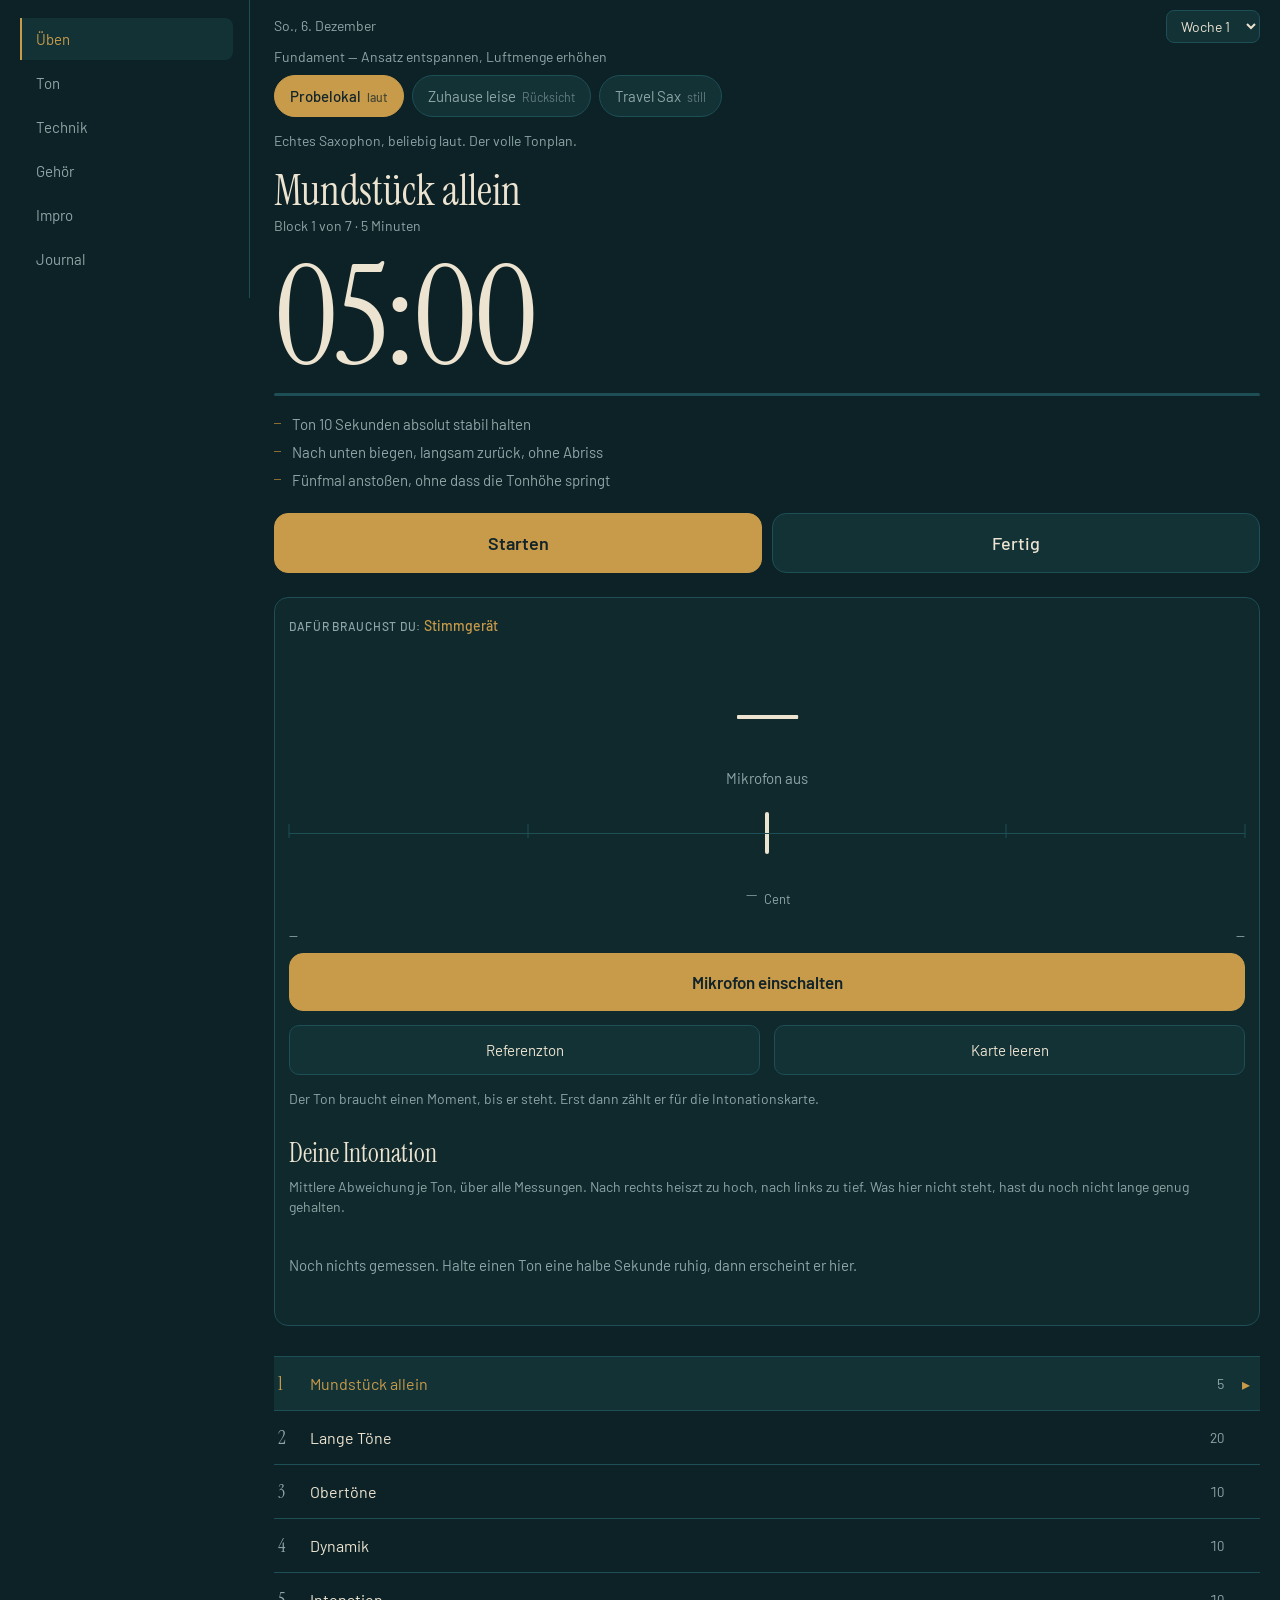
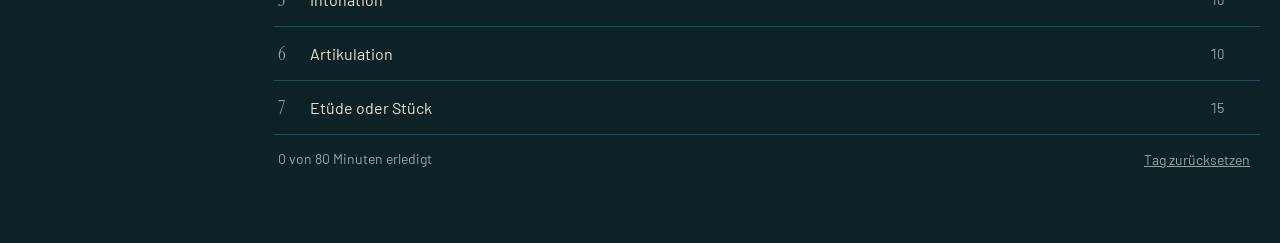
==== commit e804cb20: "Responsiv, Ueben nach Kontext, Improvisations-Grundlagen RESPONSIV. Die App war fuer das iPhone am N" ====
--- a/index.html
+++ b/index.html
@@ -26,6 +26,7 @@
 <link rel="stylesheet" href="css/base.css">
 <link rel="stylesheet" href="css/shell.css">
 <link rel="stylesheet" href="css/tools.css">
+<link rel="stylesheet" href="css/responsive.css">
 </head>
 
 <body>
--- a/css/base.css
+++ b/css/base.css
@@ -78,6 +78,12 @@
 
 *,*::before,*::after{ box-sizing:border-box; }
 
+/* Die Browser-Regel fuer [hidden] ist display:none mit sehr niedriger
+   Spezifitaet. Jede eigene Regel mit display:flex schlaegt sie -- und dann
+   steht ein Element sichtbar da, obwohl der Code es versteckt hat. Das ist
+   hier mehrfach passiert, deshalb einmal zentral und mit Nachdruck. */
+[hidden]{ display: none !important; }
+
 html,body{ margin:0; height:100%; }
 
 body{
--- a/css/shell.css
+++ b/css/shell.css
@@ -50,6 +50,20 @@
   display: flex; gap: 8px; flex-wrap: wrap;
   margin: 0 0 14px;
 }
+/* Einzeilig und seitlich scrollbar. Bei einem Dutzend Tonarten waeren
+   umbrechende Chips sieben Zeilen hoch und schoeben den Notentext unter die
+   Falz -- und die Hauptsache darf nie unter der Falz stehen. */
+.chips.scroll{
+  flex-wrap: nowrap;
+  overflow-x: auto;
+  scrollbar-width: none;
+  -webkit-overflow-scrolling: touch;
+  margin-inline: calc(var(--pad) * -1);
+  padding-inline: var(--pad);
+  scroll-padding-inline: var(--pad);
+}
+.chips.scroll::-webkit-scrollbar{ display: none; }
+.chips.scroll .chip{ flex: none; }
 .chip{
   min-height: 42px; padding: 8px 15px;
   border-radius: 999px;
--- a/css/tools.css
+++ b/css/tools.css
@@ -221,7 +221,663 @@
   font-family: var(--sans); font-size: 11px;
   fill: var(--cane-dim); stroke: none;
 }
+/* Nur Messing als Akzent, wie in CLAUDE.md Abschnitt 5 festgelegt. Richtig
+   und falsch werden deshalb nicht über Grün und Rot unterschieden, sondern
+   über Helligkeit und Form — das ist auch bei Rotblindheit lesbar, und Grün
+   gegen Rot wäre hier ohnehin die vierte und fünfte Farbe im Bild. */
 .nt-aktiv   { color: var(--brass); }
-.nt-richtig { color: #7FB069; }
-.nt-falsch  { color: #D97A5A; }
+.nt-richtig { color: var(--brass); }
+.nt-falsch  { color: var(--cane-dim); opacity: .55; }
+.nt-falsch ellipse, .nt-falsch path{ stroke-dasharray: 2 2; }
 .nt-blass   { color: var(--cane-dim); opacity: .45; }
+
+/* --- Stimmgerät ------------------------------------------------------------
+   Die Richtung der Abweichung trägt die Nadel, nicht die Farbe. Messing
+   erscheint nur, wenn der Ton rein ist — das ist der „aktiv"-Zustand aus
+   Abschnitt 5 und gleichzeitig das einzige, was man aus zwei Metern sieht. */
+.tuner{
+  text-align: center;
+  padding: 10px 0 4px;
+}
+.tuner-note{
+  font-family: var(--serif);
+  font-size: 86px; line-height: 1;
+  margin: 0;
+  transition: color .15s ease;
+}
+.tuner.in-tune .tuner-note{ color: var(--brass); }
+.tuner-alt{
+  color: var(--cane-dim); font-size: 15px;
+  margin-top: 2px; min-height: 22px;
+}
+
+.tuner-scale{
+  position: relative;
+  height: 54px;
+  margin: 22px 0 6px;
+}
+.tuner-ticks{ position:absolute; inset:0; }
+.tuner-ticks i{
+  position:absolute; top: 12px;
+  width: 1px; height: 14px;
+  background: var(--line);
+  transform: translateX(-50%);
+}
+.tuner-ticks i.mid{ height: 30px; top: 6px; background: var(--cane-dim); }
+.tuner-target{
+  position:absolute; left:0; right:0; top: 21px;
+  height: 1px; background: var(--line);
+}
+.tuner-needle{
+  position:absolute; top: 0; left: 50%;
+  width: 4px; height: 42px;
+  border-radius: 2px;
+  background: var(--cane);
+  transform: translateX(-50%);
+  transition: left .09s linear, background .15s ease;
+}
+.tuner.in-tune .tuner-needle{ background: var(--brass); }
+
+.tuner-cents{
+  font-family: var(--serif);
+  font-size: 30px;
+  font-variant-numeric: tabular-nums;
+  color: var(--cane-dim);
+}
+.tuner.in-tune .tuner-cents{ color: var(--brass); }
+.tuner-cents small{ font-family: var(--sans); font-size: 13px; }
+
+.tuner-meta{
+  display:flex; justify-content:space-between;
+  color: var(--cane-dim); font-size: 13px;
+  margin-top: 10px;
+  font-variant-numeric: tabular-nums;
+}
+
+/* Intonationskarte */
+.into-row{
+  display:flex; align-items:center; gap: 10px;
+  padding: 7px 2px;
+  border-bottom: 1px solid var(--line);
+  font-size: 14px;
+}
+.into-note{
+  width: 42px; flex:none;
+  font-family: var(--serif); font-size: 19px;
+}
+.into-bar{
+  flex: 1; position: relative; height: 10px;
+  background: color-mix(in srgb, var(--line) 60%, transparent);
+  border-radius: 5px;
+}
+.into-bar .mid{
+  position:absolute; left:50%; top:-2px; width:1px; height:14px;
+  background: var(--cane-dim); opacity:.6;
+}
+.into-bar .fill{
+  position:absolute; top:0; height:100%;
+  background: var(--brass);
+  border-radius: 5px;
+}
+.into-val{
+  width: 38px; flex:none; text-align:right;
+  font-variant-numeric: tabular-nums;
+}
+.into-n{
+  width: 68px; flex:none; text-align:right;
+  color: var(--cane-dim); font-size: 12px;
+}
+
+/* --- Tonleiter-Übersicht ---------------------------------------------------
+   Die Frische steuert die Deckkraft: was lange nicht dran war, verblasst.
+   Das ist die Vergessenskurve als Bild und braucht keine zweite Farbe. */
+.keygrid{
+  display: grid; grid-template-columns: repeat(auto-fill, minmax(62px, 1fr));
+  gap: 7px;
+}
+.keycell{
+  min-height: 56px; padding: 6px 4px;
+  border-radius: 10px;
+  border: 1px solid var(--line);
+  background: var(--surface);
+  display:flex; flex-direction:column; align-items:center; justify-content:center;
+  line-height: 1.2;
+}
+.keycell b{
+  font-family: var(--serif); font-size: 18px; font-weight: 400;
+  color: color-mix(in srgb, var(--brass) calc(var(--frische) * 100%), var(--cane-dim));
+}
+.keycell span{
+  font-size: 11.5px; color: var(--cane-dim);
+  font-variant-numeric: tabular-nums;
+}
+.keycell.leer b{ color: var(--cane-dim); opacity: .5; }
+.keycell:active{ background: var(--surface-hi); }
+
+/* --- Abfragen: Gehör, Theorie, Rhythmus ------------------------------------
+   Richtig und falsch unterscheiden sich über Messing gegen gedämpft plus
+   ein Zeichen, nicht über Grün gegen Rot. Eine Akzentfarbe, wie festgelegt. */
+.quiz{ margin-top: 4px; }
+.quiz-score{
+  display:flex; justify-content:space-between; gap:10px;
+  color: var(--cane-dim); font-size: 13px;
+  padding: 10px 2px;
+  border-bottom: 1px solid var(--line);
+  margin-bottom: 14px;
+}
+.quiz-score b{
+  font-family: var(--serif); font-size: 19px; font-weight: 400;
+  color: var(--cane); margin-right: 3px;
+  font-variant-numeric: tabular-nums;
+}
+.quiz-play{ font-size: 19px; min-height: 64px; }
+
+.answers{
+  display: grid; grid-template-columns: repeat(auto-fit, minmax(104px, 1fr));
+  gap: 8px; margin-top: 14px;
+}
+.answer{
+  min-height: 58px; padding: 8px 10px;
+  border-radius: 10px;
+  background: var(--surface);
+  border: 1px solid var(--line);
+  font-size: 15px; line-height: 1.2;
+}
+.answer:active{ background: var(--surface-hi); }
+.answer:disabled{ opacity: .45; }
+.answer.richtig{
+  background: var(--brass); border-color: var(--brass); color: #12242A;
+  font-weight: 600; opacity: 1;
+}
+.answer.richtig::after{ content: " ✓"; }
+.answer.falsch{
+  border-color: var(--cane-dim); border-style: dashed;
+  opacity: .85; text-decoration: line-through;
+}
+.answer.falsch::after{ content: " ✕"; }
+
+.quiz-feedback{ margin-top: 20px; }
+.quiz-verdict{
+  font-family: var(--serif); font-size: 26px;
+  margin: 0 0 4px;
+}
+.weiter{ background: var(--brass) !important; color:#12242A; font-weight:600;
+         border-color: var(--brass) !important; }
+
+/* --- Auswertung ------------------------------------------------------------ */
+.stat-row{ display:flex; gap:10px; margin: 10px 0 4px; }
+.stat{
+  flex:1; text-align:center;
+  background: var(--surface); border:1px solid var(--line);
+  border-radius: var(--radius); padding: 12px 6px;
+}
+.stat b{
+  display:block;
+  font-family: var(--serif); font-weight:400; font-size: 34px; line-height:1;
+  color: var(--brass);
+  font-variant-numeric: tabular-nums;
+}
+.stat span{ display:block; font-size: 12px; color: var(--cane-dim); margin-top: 4px; }
+
+.daybars{
+  display:flex; gap:3px; align-items:flex-end;
+  height: 110px; margin: 10px 0 4px;
+}
+.daybar{
+  flex:1; height:100%;
+  display:flex; flex-direction:column; justify-content:flex-end;
+}
+.daybar i{
+  display:block; width:100%;
+  background: var(--brass); border-radius: 2px 2px 0 0;
+  min-height: 0;
+}
+.daybar u{
+  display:block; text-align:center; text-decoration:none;
+  font-size: 9px; color: var(--cane-dim);
+  height: 12px; margin-top: 3px; overflow:hidden;
+}
+
+.bbar{ display:flex; align-items:center; gap:10px; padding: 6px 2px; font-size: 14px; }
+.bbar-name{ width: 112px; flex:none; color: var(--cane-dim); }
+.bbar-track{
+  flex:1; height: 10px; border-radius: 5px;
+  background: color-mix(in srgb, var(--line) 60%, transparent);
+  overflow:hidden;
+}
+.bbar-track i{ display:block; height:100%; background: var(--brass); border-radius:5px; }
+.bbar-n{ width: 26px; flex:none; text-align:right; font-variant-numeric: tabular-nums;
+         color: var(--cane-dim); }
+
+/* Geplant gegen wirklich: zwei Balken uebereinander. Der geplante ist nur
+   eine Kontur, der wirkliche ist gefuellt -- so braucht es keine zweite Farbe. */
+.pr-row{ display:flex; align-items:center; gap:10px; padding: 7px 2px; font-size: 14px; }
+.pr-name{ width: 112px; flex:none; color: var(--cane-dim); }
+.pr-bars{ flex:1; position:relative; height: 20px; }
+.pr-bars i{ position:absolute; left:0; height: 8px; border-radius: 4px; }
+.pr-bars .plan{ top:0; border: 1px solid var(--brass-dim); background: none; }
+.pr-bars .echt{ top: 11px; background: var(--brass); }
+.pr-n{ width: 44px; flex:none; text-align:right; font-variant-numeric: tabular-nums;
+       color: var(--cane-dim); }
+
+/* --- Wissen ---------------------------------------------------------------- */
+.diag{
+  border-bottom: 1px solid var(--line);
+  padding: 2px 0;
+}
+.diag summary{
+  padding: 15px 2px;
+  font-size: 16px;
+  cursor: pointer;
+  list-style: none;
+  display: flex; align-items: center; gap: 10px;
+  min-height: 52px;
+}
+.diag summary::-webkit-details-marker{ display:none; }
+.diag summary::before{
+  content: "+"; flex: none;
+  width: 20px; color: var(--brass);
+  font-family: var(--serif); font-size: 20px;
+}
+.diag[open] summary::before{ content: "−"; }
+.diag[open] summary{ color: var(--brass); }
+.diag-liste{
+  margin: 0 0 10px; padding-left: 32px;
+  color: var(--cane-dim); font-size: 15px; line-height: 1.5;
+}
+.diag-liste li{ margin-bottom: 8px; }
+.diag-links{ display:flex; gap:8px; flex-wrap:wrap; padding: 0 0 14px 32px; }
+.diag-links .chip{ min-height: 38px; font-size: 14px; padding: 6px 13px; }
+
+.artikel-liste{ display:flex; flex-direction:column; gap:8px; margin-bottom: 6px; }
+.artikel-karte{
+  text-align: left; width: 100%;
+  background: var(--surface); border: 1px solid var(--line);
+  border-radius: var(--radius); padding: 13px 15px;
+}
+.artikel-karte:active{ background: var(--surface-hi); }
+.artikel-karte b{
+  display:block; font-family: var(--serif); font-weight: 400; font-size: 22px;
+  margin-bottom: 3px;
+}
+.artikel-karte span{ display:block; color: var(--cane-dim); font-size: 14px; line-height:1.4; }
+/* Gelesenes bekommt einen Messingstrich, keine zweite Farbe. */
+.artikel-karte.gelesen{ border-left: 3px solid var(--brass); }
+
+.artikel-lead{
+  font-size: 17px; line-height: 1.5;
+  color: var(--cane);
+  border-left: 2px solid var(--brass-dim);
+  padding-left: 14px;
+  margin: 8px 0 18px;
+}
+.artikel-text{ font-size: 15.5px; line-height: 1.6; color: var(--cane-dim); }
+.zurueck{
+  color: var(--cane-dim); font-size: 15px;
+  min-height: 44px; padding: 8px 2px;
+}
+
+/* --- Rhythmus: Tippfläche -------------------------------------------------
+   Grosz genug, um sie ohne Hinsehen zu treffen — beim Tippen schaut man auf
+   die Noten, nicht auf den Knopf. */
+.tapfeld{
+  width: 100%; min-height: 150px;
+  margin-top: 12px;
+  border-radius: var(--radius);
+  border: 2px dashed var(--line);
+  background: var(--surface);
+  color: var(--cane-dim);
+  font-size: 20px;
+  display:flex; align-items:center; justify-content:center;
+  touch-action: manipulation;
+  user-select: none;
+}
+.tapfeld.aktiv{
+  border-style: solid; border-color: var(--brass);
+  color: var(--brass);
+}
+.tapfeld.schlag{ background: var(--brass); color: #12242A; border-color: var(--brass); }
+
+/* --- Repertoire ------------------------------------------------------------ */
+.rp-karte{
+  display:block; width:100%; text-align:left;
+  background: var(--surface); border:1px solid var(--line);
+  border-radius: var(--radius); padding: 13px 15px;
+  margin-bottom: 8px;
+}
+.rp-karte:active{ background: var(--surface-hi); }
+.rp-kopf{ display:flex; justify-content:space-between; align-items:baseline; gap:10px; }
+.rp-kopf b{ font-family: var(--serif); font-weight:400; font-size: 21px; }
+.rp-status{ font-style: normal; font-size: 12px; color: var(--brass); flex:none; }
+.rp-sub{ display:block; color: var(--cane-dim); font-size: 13.5px; margin-top: 3px; }
+
+.rp-stelle{
+  display:flex; align-items:center; gap:10px;
+  padding: 9px 2px; border-bottom: 1px solid var(--line);
+}
+.rp-stelle.sitzt{ opacity: .5; }
+.rp-haken{
+  width: 40px; height: 40px; flex:none;
+  border-radius: 50%; border: 1px solid var(--line);
+  color: var(--brass); font-size: 17px;
+}
+.rp-stelle.sitzt .rp-haken{ background: var(--brass); color:#12242A; border-color: var(--brass); }
+.rp-stelle-text{ flex:1; font-size: 14.5px; line-height:1.3; }
+.rp-stelle-text b{ font-weight:500; }
+.rp-stelle-text span{ display:block; color: var(--cane-dim); font-size: 13.5px; }
+.rp-stelle-tempo{
+  flex:none; color: var(--cane-dim); font-size: 15px;
+  font-variant-numeric: tabular-nums;
+}
+.rp-stelle-tempo small{ font-size: 11px; }
+.rp-weg{ width: 34px; height: 34px; flex:none; color: var(--cane-dim); font-size: 13px; }
+
+/* --- Improvisation: der Akkord ist das Display -----------------------------
+   Beim Spielen kann man nur hinschauen, nicht lesen. Deshalb ist der
+   Akkord so grosz wie der Countdown im Session-Runner. */
+.jetzt{
+  margin: 8px 0 18px;
+  padding: 14px 16px;
+  border: 1px solid var(--line);
+  border-radius: var(--radius);
+  background: var(--surface);
+}
+.jetzt-kopf{
+  display:flex; justify-content:space-between; align-items:baseline;
+  color: var(--cane-dim); font-size: 13px;
+}
+.jetzt-naechst{ color: var(--brass-dim); }
+.jetzt-akkord{
+  font-family: var(--serif);
+  font-size: 68px; line-height: 1.05;
+  color: var(--brass);
+  margin: 2px 0 0;
+  letter-spacing: -0.01em;
+}
+.jetzt-unter{ color: var(--cane-dim); font-size: 14px; }
+
+/* Formleiste: ein Feld je Takt, das laufende leuchtet. */
+.formleiste{
+  display:flex; gap: 4px; margin-top: 12px;
+  overflow-x: auto; scrollbar-width: none;
+}
+.formleiste::-webkit-scrollbar{ display:none; }
+.formleiste i{
+  flex: 1 0 14px; height: 6px; border-radius: 3px;
+  background: var(--line);
+  transition: background .08s linear;
+}
+.formleiste i.on{ background: var(--brass); }
+
+/* --- Nachspielen ----------------------------------------------------------- */
+.nachspiel{
+  border: 1px solid var(--line); border-radius: var(--radius);
+  background: var(--surface);
+  padding: 22px 16px; margin: 6px 0 14px;
+  text-align: center;
+  transition: border-color .15s ease;
+}
+.nachspiel.aufnahme{ border-color: var(--brass); }
+.nachspiel.treffer{ border-color: var(--brass); background: color-mix(in srgb, var(--brass) 12%, var(--surface)); }
+.nachspiel-status{
+  font-family: var(--serif); font-size: 30px; line-height: 1.1;
+}
+.nachspiel.aufnahme .nachspiel-status,
+.nachspiel.treffer .nachspiel-status{ color: var(--brass); }
+.nachspiel-punkte{
+  display:flex; justify-content:center; gap: 10px; margin-top: 16px;
+}
+.nachspiel-punkte i{
+  width: 16px; height: 16px; border-radius: 50%;
+  border: 2px solid var(--line);
+}
+.nachspiel-punkte i.voll{ background: var(--brass); border-color: var(--brass); }
+/* Halb heiszt: richtiger Ton, falsche Oktave. */
+.nachspiel-punkte i.halb{
+  border-color: var(--brass);
+  background: linear-gradient(var(--brass) 50%, transparent 50%);
+}
+.nachspiel-punkte i.leer{ border-style: dashed; border-color: var(--cane-dim); opacity:.6; }
+
+/* --- Griffbilder ------------------------------------------------------------ */
+.griffbild{
+  height: 300px; display:block; margin: 0 auto;
+  color: var(--cane);
+}
+.griffbild .korpus{ stroke: var(--line); stroke-width: 2.5; }
+.griffbild .trenner{ stroke: var(--line); stroke-width: 1.5; stroke-dasharray: 3 3; }
+.griffbild .klp > circle, .griffbild .klp > rect{
+  fill: none; stroke: var(--cane-dim); stroke-width: 1.6;
+}
+.griffbild .klp.an > circle, .griffbild .klp.an > rect{
+  fill: var(--brass); stroke: var(--brass);
+}
+.griffbild .klp-txt{
+  font-family: var(--sans); font-size: 7px;
+  fill: var(--cane-dim); stroke: none;
+}
+.griffbild .klp.an .klp-txt{ fill: #12242A; }
+.griffbild .klp.tipp{ cursor: pointer; }
+.griffbild .klp.tipp:focus-visible > circle,
+.griffbild .klp.tipp:focus-visible > rect{ stroke: var(--brass); stroke-width: 3; }
+
+.griffbild-wrap{ padding: 6px 0; }
+.griffbild-wrap.klein .griffbild{ height: 190px; }
+
+.grifftabelle{
+  display: grid; grid-template-columns: repeat(auto-fill, minmax(88px, 1fr));
+  gap: 8px; margin-bottom: 8px;
+}
+.griffkachel{
+  min-height: 62px; padding: 8px 6px;
+  border-radius: 10px; border: 1px solid var(--line);
+  background: var(--surface);
+  display:flex; flex-direction:column; align-items:center; justify-content:center;
+  line-height: 1.25;
+}
+.griffkachel b{ font-family: var(--serif); font-weight:400; font-size: 20px; color: var(--brass); }
+.griffkachel span{ font-size: 11px; color: var(--cane-dim); }
+.griffkachel.leer b{ color: var(--cane-dim); opacity:.55; }
+.griffkachel:active{ background: var(--surface-hi); }
+
+.griffreihe{
+  display: grid; grid-template-columns: repeat(auto-fill, minmax(150px, 1fr));
+  gap: 12px;
+}
+.griffkarte{
+  border: 1px solid var(--line); border-radius: var(--radius);
+  background: var(--surface); padding: 8px;
+}
+.griffkarte.sicher{ border-color: var(--brass-dim); }
+.griffkarte-fuss{
+  display:flex; justify-content:space-between; align-items:baseline; gap:6px;
+  font-size: 13px; padding: 0 2px;
+}
+.griff-sicher{ font-style: normal; font-size: 11px; color: var(--brass); flex:none; }
+
+/* Der Editor: Chips als Eingabe, das Griffbild als Kontrolle daneben.
+   Eine Klappe im Bild ist 16 px grosz, und 16 px trifft niemand. */
+.griffeditor{ display:flex; gap: 14px; align-items: flex-start; }
+.griffeditor .griffbild-wrap{ flex: none; }
+.griffeditor .griffbild-wrap.klein .griffbild{ height: 260px; }
+.griffgruppen{ flex: 1; min-width: 0; }
+.griffgruppe h3{ margin: 0 0 6px; font-size: 12px; }
+.griffgruppe + .griffgruppe{ margin-top: 10px; }
+.griffgruppe .chips{ margin-bottom: 0; gap: 6px; }
+.griffgruppe .chip{ min-height: 44px; font-size: 13px; padding: 6px 12px; }
+@media (max-width: 380px){
+  .griffeditor{ flex-direction: column; align-items: center; }
+  .griffgruppen{ width: 100%; }
+}
+
+/* --- Call and Response -----------------------------------------------------
+   Die Bühne muss aus zwei Metern sagen, wer dran ist. Gefüllt heiszt du,
+   leer heiszt zuhören — Messing markiert wie überall „jetzt aktiv". */
+.cr-bühne{
+  border: 2px solid var(--line); border-radius: var(--radius);
+  background: var(--surface);
+  padding: 18px 16px 14px; margin: 8px 0 14px;
+  text-align: center;
+  transition: border-color .12s ease, background .12s ease;
+}
+.cr-bühne.hoeren{ border-color: var(--line); }
+.cr-bühne.antworten{
+  border-color: var(--brass);
+  background: color-mix(in srgb, var(--brass) 14%, var(--surface));
+}
+.cr-phase{
+  font-family: var(--sans); font-size: 13px; font-weight: 500;
+  letter-spacing: .12em; text-transform: uppercase;
+  color: var(--cane-dim);
+}
+.cr-bühne.antworten .cr-phase{ color: #12242A; }
+.cr-akkord{
+  font-family: var(--serif); font-size: 58px; line-height: 1.05;
+  color: var(--brass);
+  margin-top: 2px;
+}
+.cr-bühne.antworten .cr-akkord{ color: #12242A; }
+/* Die Takte des Vorspiels sind in der Formleiste vorgezeichnet. */
+.formleiste i.call{ background: color-mix(in srgb, var(--cane-dim) 45%, transparent); }
+.cr-bühne.antworten .formleiste i{ background: color-mix(in srgb, #12242A 25%, transparent); }
+.cr-bühne.antworten .formleiste i.on{ background: #12242A; }
+
+/* --- Tonanalyse ------------------------------------------------------------ */
+.ta-pegel{ margin: 10px 0 14px; }
+.ta-pegel-balken{
+  height: 10px; border-radius: 5px;
+  background: color-mix(in srgb, var(--line) 60%, transparent);
+  overflow: hidden;
+}
+.ta-pegel-balken i{
+  display:block; height:100%; width:0%;
+  background: var(--brass);
+  transition: width .06s linear;
+}
+.ta-pegel-text{
+  margin-top: 6px; font-size: 14px; color: var(--cane-dim);
+  font-variant-numeric: tabular-nums; min-height: 20px;
+}
+
+/* Kurven: die Form zählt, nicht der Ablesewert. Deshalb keine Achsen,
+   nur die Randwerte und — wo sinnvoll — die Nulllinie. */
+.kurve-wrap{
+  position: relative;
+  background: var(--surface); border: 1px solid var(--line);
+  border-radius: var(--radius);
+  padding: 8px 10px; margin-bottom: 4px;
+}
+.kurve{ display:block; width:100%; height: 90px; }
+.kurve-achse{ position:absolute; inset:8px 10px; width:calc(100% - 20px); height:90px; pointer-events:none; }
+.kurve-linie{ fill:none; stroke: var(--brass); stroke-width: 1.6;
+              vector-effect: non-scaling-stroke; stroke-linejoin: round; }
+.kurve-null{ stroke: var(--cane-dim); stroke-width: 1; stroke-dasharray: 3 3;
+             vector-effect: non-scaling-stroke; opacity:.6; }
+.kurve-txt{ font-family: var(--sans); font-size: 9px; fill: var(--cane-dim); }
+
+.harm{ display:flex; gap:6px; align-items:flex-end; height: 90px; margin-bottom: 10px; }
+.harm-bar{ flex:1; height:100%; display:flex; flex-direction:column; justify-content:flex-end; }
+.harm-bar i{ display:block; width:100%; background: var(--brass); border-radius: 2px 2px 0 0; min-height:1px; }
+.harm-bar u{ display:block; text-align:center; text-decoration:none;
+             font-size:10px; color: var(--cane-dim); margin-top:3px; }
+
+.ta-zeile{
+  display:flex; align-items:center; gap:10px; width:100%;
+  padding: 11px 4px; border-bottom: 1px solid var(--line);
+  text-align:left; font-size: 14px;
+}
+.ta-zeile.on{ background: var(--surface); }
+.ta-zeile-ton{ width: 48px; flex:none; font-family: var(--serif); font-size: 18px; color: var(--brass); }
+.ta-zeile-datum{ flex:1; color: var(--cane-dim); font-size: 13px; }
+.ta-zeile-wert{ flex:none; color: var(--cane-dim); font-variant-numeric: tabular-nums; }
+
+/* --- Obertöne --------------------------------------------------------------- */
+.ob-anzeige{
+  text-align:center; padding: 16px 12px;
+  border: 2px solid var(--line); border-radius: var(--radius);
+  background: var(--surface);
+  margin: 6px 0 14px;
+  transition: border-color .12s ease;
+}
+.ob-anzeige.treffer{ border-color: var(--brass); }
+.ob-gross{ font-family: var(--serif); font-size: 40px; line-height:1.1; }
+.ob-anzeige.treffer .ob-gross{ color: var(--brass); }
+.ob-klein{ color: var(--cane-dim); font-size: 14px; min-height: 20px;
+           font-variant-numeric: tabular-nums; }
+
+/* Die Naturtonreihe als Leiter, oben der höchste Teilton — so steht sie
+   auch auf dem Papier. */
+.ob-leiter{ border-top: 1px solid var(--line); margin-bottom: 14px; }
+.ob-stufe{
+  display:flex; align-items:center; gap:10px;
+  padding: 7px 4px; border-bottom: 1px solid var(--line);
+  font-size: 14px;
+}
+.ob-stufe.ziel{ background: color-mix(in srgb, var(--brass) 10%, transparent); }
+.ob-k{
+  width: 24px; flex:none; text-align:center;
+  font-family: var(--serif); font-size: 18px; color: var(--cane-dim);
+}
+.ob-stufe.an .ob-k{ color: var(--brass); }
+.ob-ton{ width: 46px; flex:none; font-weight: 500; }
+.ob-cent{ width: 38px; flex:none; text-align:right; color: var(--cane-dim);
+          font-size: 12px; font-variant-numeric: tabular-nums; }
+.ob-bar{
+  flex:1; height: 8px; border-radius: 4px;
+  background: color-mix(in srgb, var(--line) 55%, transparent);
+  overflow:hidden;
+}
+.ob-bar i{ display:block; height:100%; width:0%; background: var(--brass);
+           transition: width .08s linear; }
+
+.ob-match{ display:flex; gap:10px; }
+.ob-match-feld{
+  flex:1; padding: 12px 10px; text-align:center;
+  border: 1px dashed var(--line); border-radius: 10px;
+}
+.ob-match-feld.voll{ border-style: solid; border-color: var(--brass); }
+.ob-match-feld b{ display:block; font-family: var(--serif); font-weight:400; font-size: 20px; }
+.ob-match-feld.voll b{ color: var(--brass); }
+.ob-match-feld span{ display:block; font-size: 12px; color: var(--cane-dim); margin-top: 2px; }
+
+/* --- Kontextwahl und eingehängtes Werkzeug ---------------------------------- */
+.chip small{ opacity: .65; font-size: .82em; margin-left: 3px; }
+.chip.on small{ opacity: .7; }
+
+.warnung{
+  border-left: 3px solid var(--brass);
+  background: color-mix(in srgb, var(--brass) 8%, transparent);
+  padding: 10px 14px;
+  border-radius: 0 8px 8px 0;
+  font-size: 14px; color: var(--cane-dim);
+  margin: 0 0 14px;
+}
+
+/* Das Werkzeug des Blocks sitzt im Block. Abgesetzt, damit klar ist: das
+   gehört dazu, ist aber nicht der Block selbst. */
+.werkzeug{
+  margin: 24px 0 8px;
+  border: 1px solid var(--line);
+  border-radius: var(--radius);
+  background: color-mix(in srgb, var(--surface) 45%, transparent);
+  padding: 4px 14px 14px;
+}
+.werkzeug-kopf{
+  margin: 14px 0 10px;
+  font-size: 12px; letter-spacing: .06em;
+}
+.werkzeug-kopf b{
+  color: var(--brass); font-weight: 500;
+  text-transform: none; letter-spacing: 0; font-size: 14px;
+}
+/* Das eingehängte Werkzeug soll nicht wie eine eigene Seite wirken. */
+.werkzeug h2:first-child{ margin-top: 4px; }
+.werkzeug .chips.scroll{ margin-inline: -14px; padding-inline: 14px; }
+
+/* --- Grundlagen ------------------------------------------------------------- */
+.gl-feld{
+  display:flex; flex-direction:column; gap:5px;
+  font-size: 13px; color: var(--cane-dim);
+  margin-bottom: 14px;
+}
+.diag summary em{ font-style: normal; color: var(--cane-dim); font-size: .9em; }
--- a/css/responsive.css
+++ b/css/responsive.css
@@ -0,0 +1,196 @@
+/* ==========================================================================
+   Grösze
+
+   Die App war für das iPhone am Notenständer gebaut — eine Spalte, 480 px,
+   Reiterleiste unten in Daumenreichweite. Das bleibt die Grundform, weil es
+   der Ort ist, an dem wirklich geübt wird.
+
+   Auf iPad und Laptop war dieselbe 480er-Spalte aber falsch: eine schmale
+   Säule in der Mitte eines breiten Bildschirms, mit der Reiterleiste ganz
+   unten auszerhalb jeder Reichweite. Deshalb drei Stufen:
+
+   - bis 599 px: Telefon. Unverändert.
+   - ab 600 px: breitere Spalte, mehr Spalten in den Rastern, gröszere
+     Notenzeilen. Immer noch Reiterleiste unten — am iPad hält man das Gerät
+     oft quer auf dem Ständer, und der Daumen bleibt unten.
+   - ab 960 px: die Reiterleiste wandert an die linke Seite. Auf einem
+     Laptop ist der untere Bildschirmrand der unbequemste Ort überhaupt, und
+     der Platz ist da.
+
+   Alles hier sind Überschreibungen. Wer die Telefonansicht ändern will,
+   ändert shell.css und tools.css, nicht diese Datei.
+   ========================================================================== */
+
+/* ==========================================================================
+   Ab 600 px — Tablet hochkant, groszes Telefon quer
+   ========================================================================== */
+@media (min-width: 600px) {
+  :root{ --pad: 28px; }
+
+  #app{ max-width: 700px; }
+  nav .inner{ max-width: 700px; }
+
+  main{ padding-bottom: 140px; }
+
+  /* Der Countdown darf gröszer werden — aus zwei Metern liest man ihn dann
+     wirklich. */
+  .clock{ font-size: 124px; }
+  .now h1{ font-size: 42px; }
+
+  .keys{ grid-template-columns: repeat(6, 1fr); }
+  .key{ min-height: 70px; }
+  .key b{ font-size: 21px; }
+
+  .grid3{ grid-template-columns: repeat(3, 1fr); }
+  .row2{ gap: 14px; }
+
+  svg.staff{ height: 160px; }
+  svg.staff.compact{ height: 124px; }
+
+  .tuner-note{ font-size: 110px; }
+  .jetzt-akkord{ font-size: 86px; }
+  .cr-akkord{ font-size: 72px; }
+  .ob-gross{ font-size: 50px; }
+
+  .stat b{ font-size: 40px; }
+  .answers{ grid-template-columns: repeat(auto-fit, minmax(130px, 1fr)); }
+  .griffbild-wrap.klein .griffbild{ height: 240px; }
+  .kurve{ height: 120px; }
+  .kurve-achse{ height: 120px; }
+  .daybars{ height: 140px; }
+}
+
+/* ==========================================================================
+   Ab 960 px — Laptop und iPad quer: Navigation an die Seite
+   ========================================================================== */
+@media (min-width: 960px) {
+  #app{
+    max-width: 1180px;
+    display: grid;
+    grid-template-columns: 210px minmax(0, 1fr);
+    grid-template-areas:
+      "nav kopf"
+      "nav fokus"
+      "nav leiste"
+      "nav inhalt";
+    align-content: start;
+    column-gap: 24px;
+    padding-inline: 20px;
+  }
+
+  .topbar{ grid-area: kopf; padding-inline: 0; }
+  .focus-line{ grid-area: fokus; padding-inline: 0; }
+  #toolbar{ grid-area: leiste; padding-inline: 0; }
+  main{ grid-area: inhalt; padding: 8px 0 60px; }
+
+  /* Die Reiterleiste wird zur Seitenleiste. Sie bleibt beim Scrollen
+     stehen, damit der Bereichswechsel überall einen Klick entfernt ist. */
+  nav{
+    grid-area: nav;
+    position: sticky;
+    top: 0;
+    align-self: start;
+    background: none;
+    backdrop-filter: none;
+    border-top: 0;
+    border-right: 1px solid var(--line);
+    padding: 18px 0 18px;
+    height: auto;
+    z-index: 1;
+  }
+  nav .inner{
+    flex-direction: column;
+    gap: 2px;
+    max-width: none;
+    padding-right: 16px;
+  }
+  nav button{
+    flex: none;
+    text-align: left;
+    padding: 12px 14px;
+    font-size: 15px;
+    border-top: 0;
+    border-left: 2px solid transparent;
+    border-radius: 0 8px 8px 0;
+    margin-top: 0;
+  }
+  nav button[aria-selected="true"]{
+    border-top-color: transparent;
+    border-left-color: var(--brass);
+    background: var(--surface);
+  }
+  nav button:hover{ background: var(--surface); }
+
+  /* „Läuft gerade" und Hinweise gehören jetzt in die untere rechte Ecke,
+     nicht über eine Reiterleiste, die es hier nicht mehr gibt. */
+  #running{
+    left: auto; right: 24px; bottom: 24px;
+    margin-bottom: 0;
+    justify-content: flex-end;
+    padding: 0;
+  }
+  .toast{
+    left: auto; right: 24px; bottom: 88px;
+    margin-inline: 0;
+    max-width: 420px;
+  }
+
+  /* Zweispaltig, wo der Inhalt es hergibt. Der Notentext bleibt einspaltig:
+     er ist breit und verträgt keine halbe Spalte. */
+  .zwei-spalten{
+    display: grid;
+    grid-template-columns: repeat(2, minmax(0, 1fr));
+    gap: 0 28px;
+    align-items: start;
+  }
+
+  .keys{ grid-template-columns: repeat(6, 1fr); }
+  .grid3{ grid-template-columns: repeat(4, 1fr); }
+  svg.staff{ height: 180px; }
+  svg.staff.compact{ height: 140px; }
+  .clock{ font-size: 140px; }
+
+  .griffreihe{ grid-template-columns: repeat(auto-fill, minmax(180px, 1fr)); }
+  .grifftabelle{ grid-template-columns: repeat(auto-fill, minmax(104px, 1fr)); }
+  .artikel-liste{ display: grid; grid-template-columns: repeat(2, 1fr); gap: 10px; }
+}
+
+/* ==========================================================================
+   Ab 1280 px — genug Platz für eine echte zweite Spalte
+   ========================================================================== */
+@media (min-width: 1280px) {
+  #app{ grid-template-columns: 230px minmax(0, 1fr); max-width: 1320px; }
+  svg.staff{ height: 200px; }
+}
+
+/* ==========================================================================
+   Quer auf einem flachen Telefon: Höhe ist knapp, also alles flacher
+   ========================================================================== */
+@media (max-height: 520px) and (orientation: landscape) {
+  .clock{ font-size: 64px; }
+  .now h1{ font-size: 26px; }
+  .now{ margin-top: 6px; }
+  .cues{ margin-bottom: 14px; }
+  .controls button{ min-height: 52px; }
+  svg.staff{ height: 100px; }
+  .jetzt-akkord{ font-size: 44px; }
+  .tuner-note{ font-size: 56px; }
+  .tuner-scale{ height: 40px; }
+  main{ padding-bottom: 96px; }
+}
+
+/* ==========================================================================
+   Zeigegeräte mit Hover: dezente Rückmeldung. Auf Touch würde sie hängen
+   bleiben, deshalb hinter der Medienabfrage.
+   ========================================================================== */
+@media (hover: hover) and (pointer: fine) {
+  .chip:hover:not(.on){ background: var(--surface-hi); color: var(--cane); }
+  .wide:hover:not(.primary):not(.on){ background: var(--surface-hi); }
+  .row2 button:hover{ background: var(--surface-hi); }
+  .plan-row:hover{ background: var(--surface); }
+  .artikel-karte:hover, .rp-karte:hover, .griffkachel:hover,
+  .keycell:hover, .answer:hover:not(:disabled), .ta-zeile:hover{
+    background: var(--surface-hi);
+  }
+  .controls .primary:hover{ background: color-mix(in srgb, var(--brass) 88%, white); }
+}
